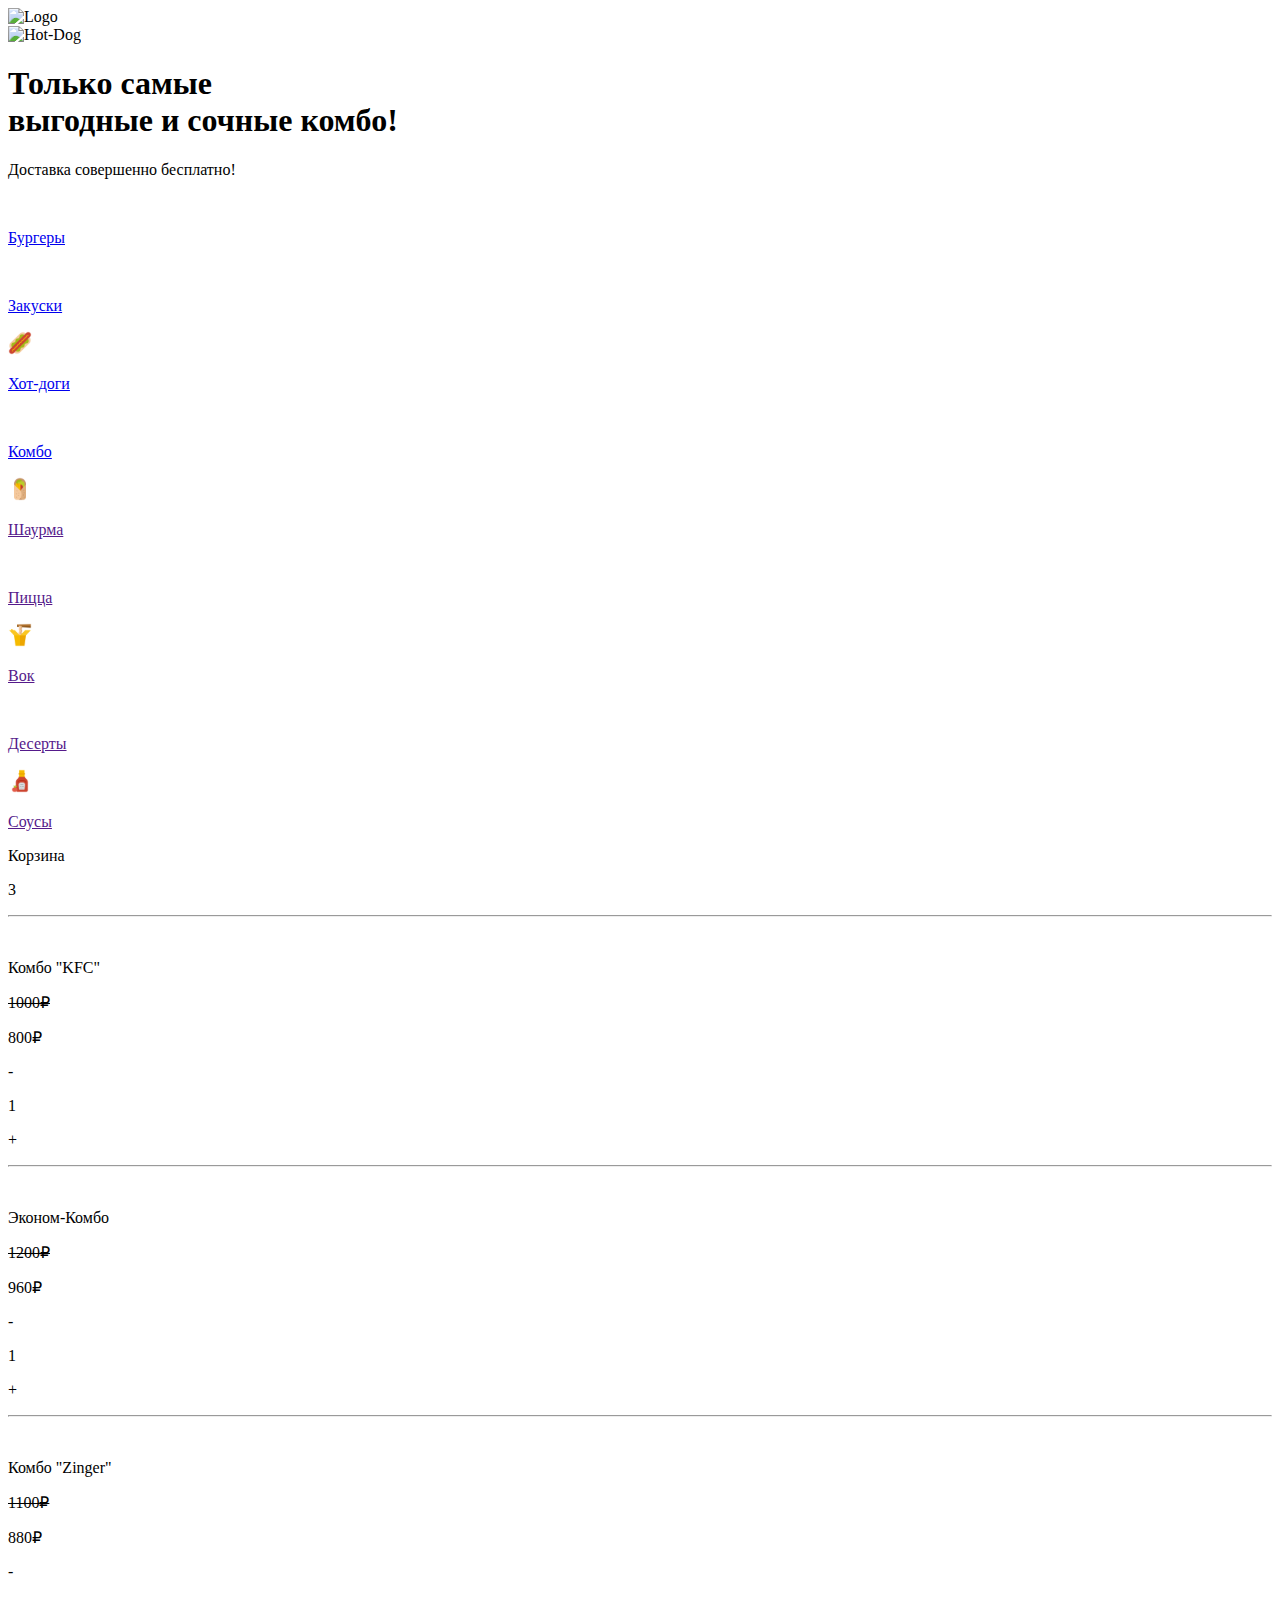
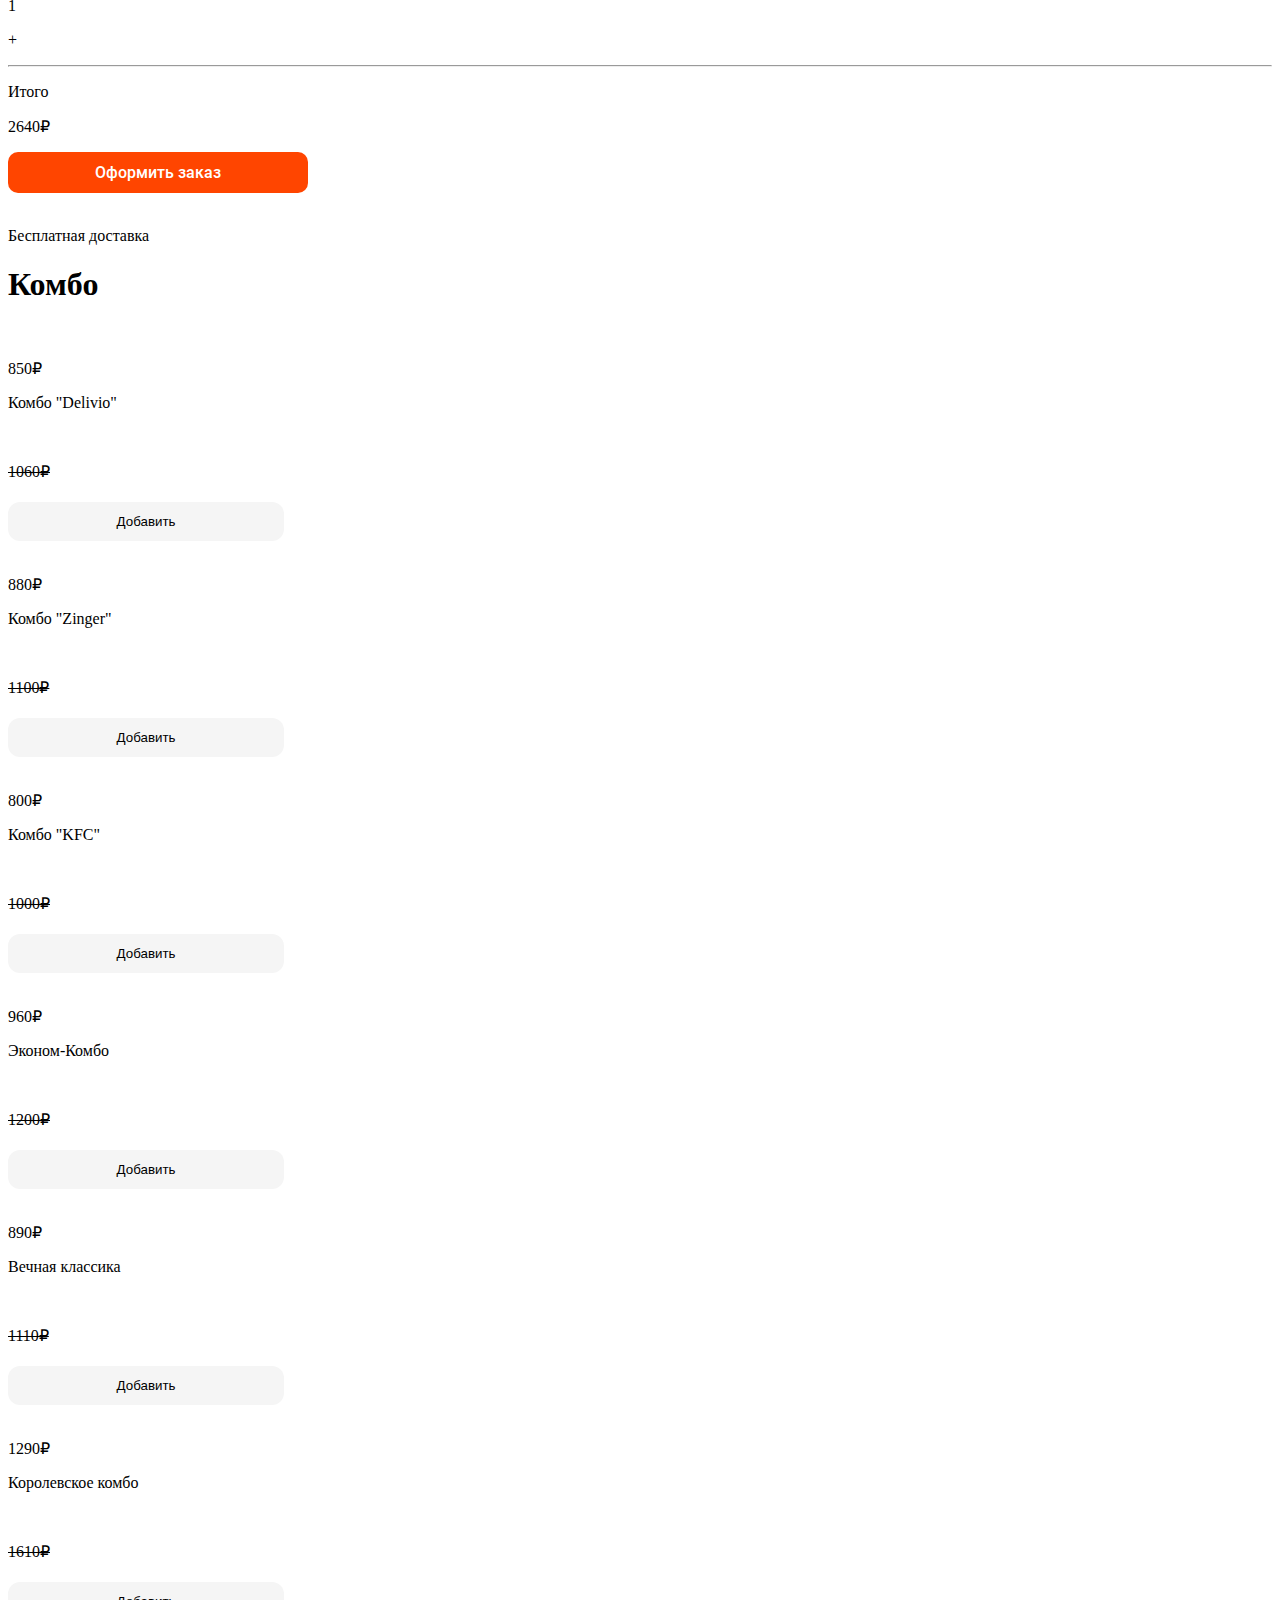
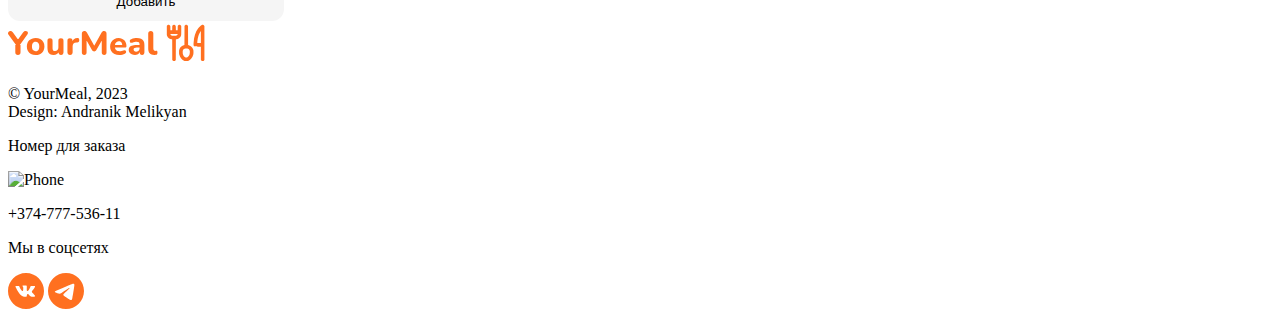
==== combo.html @ c48e21da "Create combo.html" ====
<!DOCTYPE html>
<html lang="ru">
<head>
    <meta charset="UTF-8">
    <meta name="viewport" content="width=device-width, initial-scale=1.0">

    <link rel="stylesheet" type="text/css" href="css/fonts.css">
    <link rel="stylesheet" type="text/css" href="combo-css/combo-header.css">
    <link rel="stylesheet" type="text/css" href="combo-css/combo-main.css">
    <link rel="stylesheet" type="text/css" href="combo-css/combo-footer.css">
    <link rel="stylesheet" type="text/css" href="combo-css/combo-button.css">

    <link rel="icon" type="image/x-icon" href="img/header nav/1.svg">
    <title>YourMeal - Combos</title>
</head>
<body>
    <header class="header">
        <section>
            <img src="img/site logo/logo.svg" alt="Logo">
            <div class="head">
                <div class="combos">
                    <img class="combos__img" src="img/combos/header-combo/1.png" alt="Hot-Dog">
                </div>
                <div class="text">
                    <h1 class="primary">Только самые <br><strong class="secondary">выгодные и сочные комбо!</strong></h1>
                    <p class="third">Доставка совершенно бесплатно!</p>
                </div>
            </div>
        </section>
     </header>
     <main class="main">
        <section>
            <div class="foods">
                <a href="index.html">
                    <div class="food">
                        <img src="img/header nav/1.svg" alt="">
                        <p class="food-text">Бургеры</p>
                    </div>
                </a>
                
                <a href="Snacks.html">
                    <div class="food">
                        <img src="img/header nav/2.svg" alt="">
                        <p class="food-text">Закуски</p>
                    </div>
                </a>

                <a href="hot-dog.html">
                    <div class="food">
                        <img src="img/header nav/3.svg" alt="">
                        <p class="food-text">Хот-доги</p>
                    </div>
                </a>

                <a href="combo.html">
                    <div class="food food-primary">
                        <img src="img/header nav/4.svg" alt="">
                        <p class="food-text">Комбо</p>
                    </div>
                </a>
                
                <a href="">
                    <div class="food">
                        <img src="img/header nav/5.svg" alt="">
                        <p class="food-text">Шаурма</p>
                    </div>
                </a>
                
                <a href="">
                    <div class="food">
                        <img src="img/header nav/6.svg" alt="">
                        <p class="food-text">Пицца</p>
                    </div>
                </a>
                
                <a href="">
                    <div class="food">
                        <img src="img/header nav/7.svg" alt="">
                        <p class="food-text">Вок</p>
                    </div>
                </a>
                
                <a href="">
                    <div class="food">
                        <img src="img/header nav/8.svg" alt="">
                        <p class="food-text">Десерты</p>
                    </div>
                </a>
                
                <a href="">
                    <div class="food">
                        <img src="img/header nav/9.svg" alt="">
                        <p class="food-text">Соусы</p>
                    </div>
                </a>
            </div>
        </section>

        <section class="order-foods">
            <div class="order">
                <div class="korzina">
                    <p class="order-primary">Корзина</p>
                    <p class="order-secondary">3</p>
                </div>
                <div class="foods-to-order">
                    <hr class="hr">
                    <div class="order-food">
                        <img class="order-img" src="img/combos/combos/3.jpg" alt="">
                        <div class="between">
                          <div>
                           <p class="name">Комбо "KFC"</p>
                           <p class="weight"><del>1000₽</del></p>
                           <p class="price">800₽</p>
                          </div>
                            <div class="number">
                              <p class="minus">-</p>
                              <p class="one">1</p>
                              <p class="plus">+</p>
                            </div>
                        </div>
                    </div>
                    <hr class="hr">
                    <div class="order-food">
                        <img class="order-img" src="img/combos/combos/4.jpg" alt="">
                        <div class="between">
                          <div>
                           <p class="name">Эконом-Комбо</p>
                           <p class="weight"><del>1200₽</del></p>
                           <p class="price">960₽</p>
                          </div>
                            <div class="number">
                              <p class="minus">-</p>
                              <p class="one">1</p>
                              <p class="plus">+</p>
                            </div>
                        </div>
                    </div>
                    <hr class="hr">
                    <div class="order-food">
                        <img class="order-img" src="img/combos/combos/2.jpg" alt="">
                        <div class="between">
                          <div>
                           <p class="name">Комбо "Zinger"</p>
                           <p class="weight"><del>1100₽</del></p>
                           <p class="price">880₽</p>
                          </div>
                            <div class="number">
                              <p class="minus">-</p>
                              <p class="one">1</p>
                              <p class="plus">+</p>
                            </div>
                        </div>
                    </div>
                    <hr class="hr">
                    <div class="order-price">
                        <p class="price-primary">Итого</p>
                        <p class="price-secondary">2640₽</p>
                    </div>
                    <button class="order-button">Оформить заказ</button>
                    <div class="delivery">
                        <img src="img/order/delivery.svg" alt="">
                        <p class="delivery-text">Бесплатная доставка</p>
                    </div>
                </div>
            </div>

            <div>
                <h1 class="combos__primary">Комбо</h1>
                <div class="combos">
                <div class="combos__info">
                    <img src="img/combos/combos/1.jpg" alt="">
                    <p class="combos__price">850₽</p>
                    <p class="combos__name">Комбо "Delivio"</p>
                    <br>
                    <p class="combos__weight"><del>1060₽</del></p>
                    <button class="combos__button">Добавить</button>
                </div>
                <div class="combos__info">
                    <img src="img/combos/combos/2.jpg" alt="">
                    <p class="combos__price">880₽</p>
                    <p class="combos__name">Комбо "Zinger"</p>
                    <br>
                    <p class="combos__weight"><del>1100₽</del></p>
                    <button class="combos__button">Добавить</button>
                </div>
                <div class="combos__info">
                    <img class="reolad" src="img/combos/combos/3.jpg" alt="">
                    <p class="combos__price">800₽</p>
                    <p class="combos__name">Комбо "KFC"</p>
                    <br>
                    <p class="combos__weight"><del>1000₽</del></p>
                    <button class="combos__button">Добавить</button>
                </div>
                </div>
                
                <div class="combos">
                  <div class="combos__info">
                    <img src="img/combos/combos/4.jpg" alt="">
                    <p class="combos__price">960₽</p>
                    <p class="combos__name">Эконом-Комбо</p>
                    <br>
                    <p class="combos__weight"><del>1200₽</del></p>
                    <button class="combos__button">Добавить</button>
                  </div>
                  <div class="combos__info">
                    <img src="img/combos/combos/5.jpg" alt="">
                    <p class="combos__price">890₽</p>
                    <p class="combos__name">Вечная классика</p>
                    <br>
                    <p class="combos__weight"><del>1110₽</del></p>
                    <button class="combos__button">Добавить</button>
                  </div>
                  <div class="combos__info">
                    <img src="img/combos/combos/6.webp" alt="">
                    <p class="combos__price">1290₽</p>
                    <p class="combos__name">Королевское комбо</p>
                    <br>
                    <p class="combos__weight"><del>1610₽</del></p>
                    <button class="combos__button">Добавить</button>
                  </div>
                </div>
        </section>
     </main>
     <footer class="footer">
        <section>
            <div class="footer-info">
                <div class="logo">
                    <img class="footer-logo" src="img/footer site logo/site-logo.svg" alt="Logo">
                    <p class="footer-nav">© YourMeal, 2023<br>Design: Andranik Melikyan</p>
                </div>

                <div class="nav">
                    <p class="number-for-call">Номер для заказа</p>
                    <div class="phone">
                        <img src="img/footer logo/1.svg" alt="Phone">
                        <p class="phone-number">+374-777-536-11</p>
                    </div>
                </div>

                <div class="nav">
                    <p class="nav-primary">Мы в соцсетях</p>
                    <div class="internet">
                        <img class="VK" src="img/footer logo/2.svg" alt="VK">
                        <img class="telegram" src="img/footer logo/3.svg" alt="Telegram">
                    </div>
                </div>
            </div>
        </section>
     </footer>
</body>
</html>
---- css/fonts.css ----
@font-face {
    font-family: "RobotoB";
    src: url(../fonts/Roboto-Bold.ttf)
}

@font-face {
    font-family: "RobotoL";
    src: url(../fonts/Roboto-Light.ttf)
}

@font-face {
    font-family: "RobotoM";
    src: url(../fonts/Roboto-Medium.ttf)
}

@font-face {
    font-family: "RobotoT";
    src: url(../fonts/Roboto-Thin.ttf)
}
---- combo-css/combo-button.css ----
.order-button {
    display: flex;
    justify-content: center;
    background-color: orangered;
    width: 300px;
    border: none;
    border-radius: 10px;
    padding-top: 11px;
    padding-bottom: 11px;
    padding-left: 32px;
    padding-right: 32px;

    color: white;
    font-size: 16px;
    font-family: RobotoM, sans-serif;
}

.order-button:hover {
    background-color: rgb(173, 46, 0);
    cursor: pointer;
}

.order-button:active {
    background-color: orangered;
    cursor: default;
}


/*Burger*/
.combos__button {
    background-color: whitesmoke;
    color: black;
    width: 276px;
    border: none;
    border-radius: 12px;
    padding-left: 92px;
    padding-right: 92px;
    padding-top: 12px;
    padding-bottom: 12px;
    margin-top: 5px;
}

.combos__button:hover {
    cursor: pointer;
    background-color: gray;
}

.combos__button:active {
    cursor: default;
    background-color: whitesmoke;
}
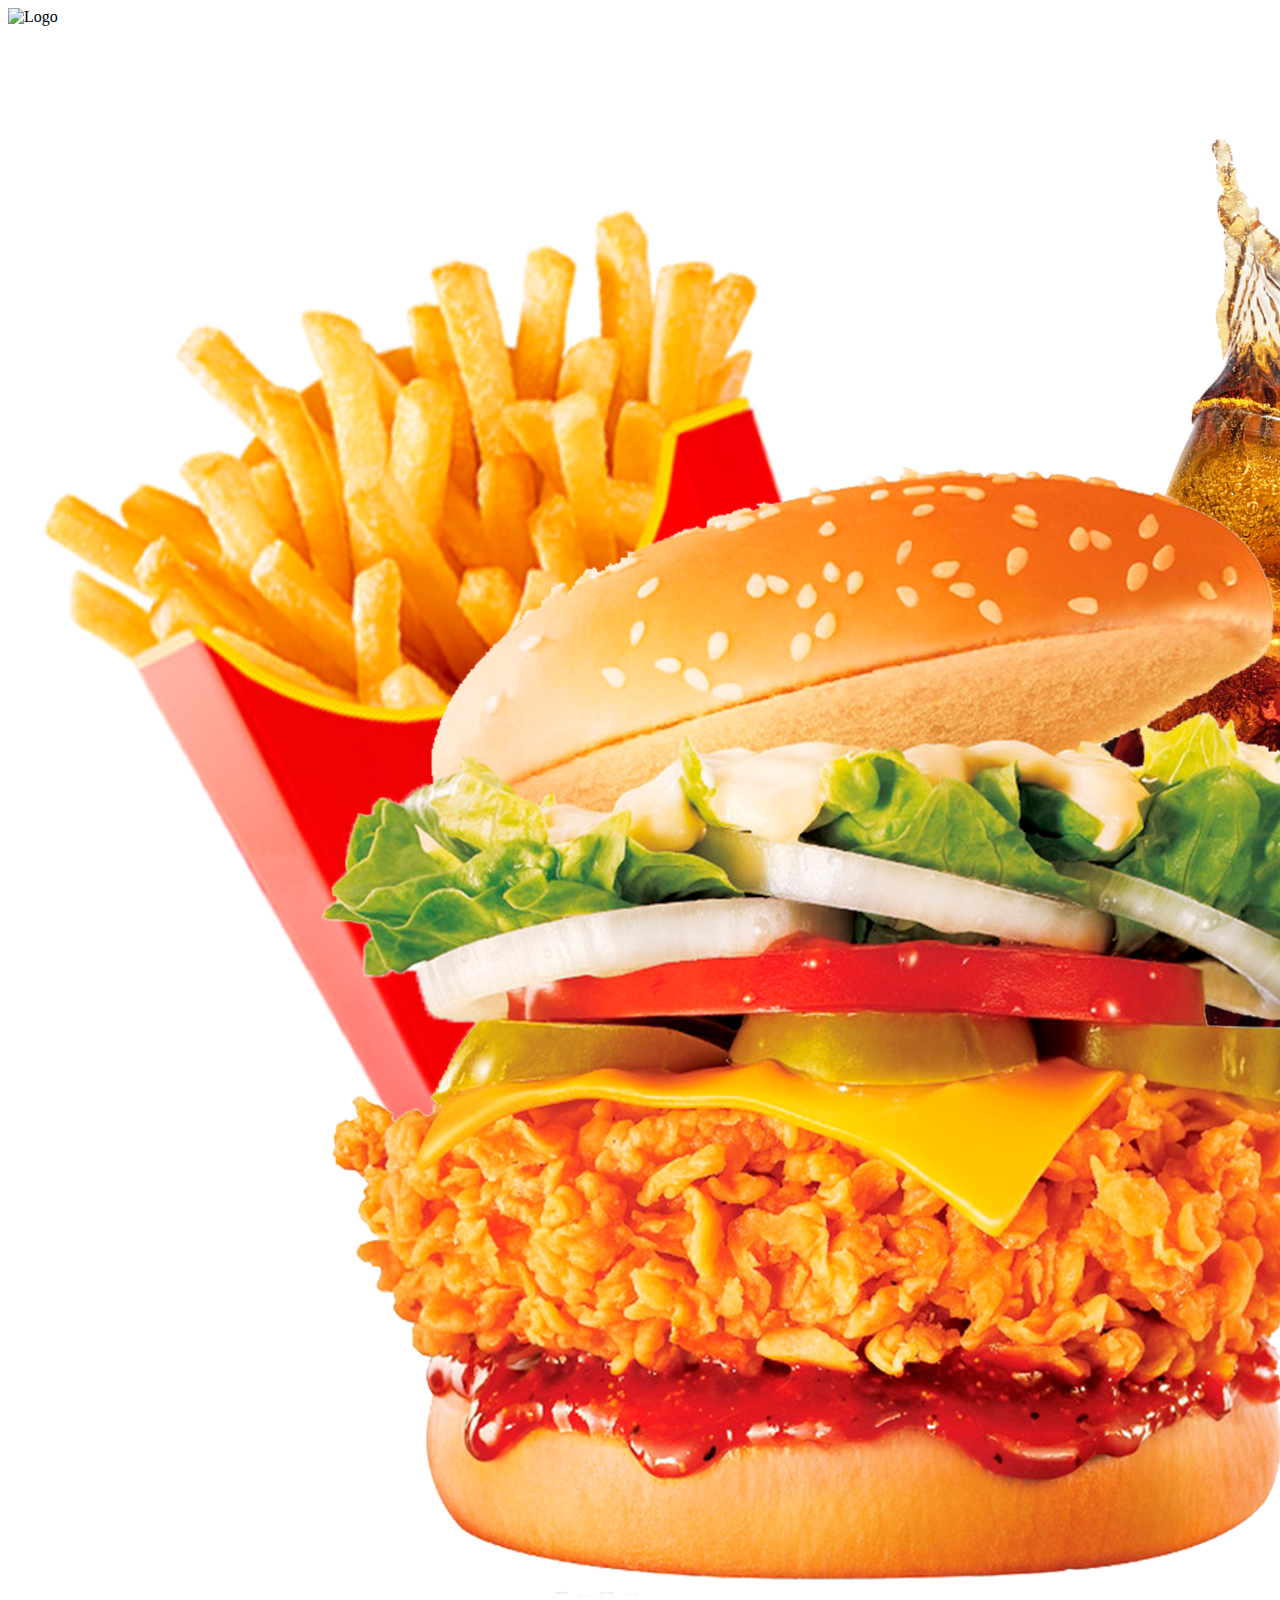
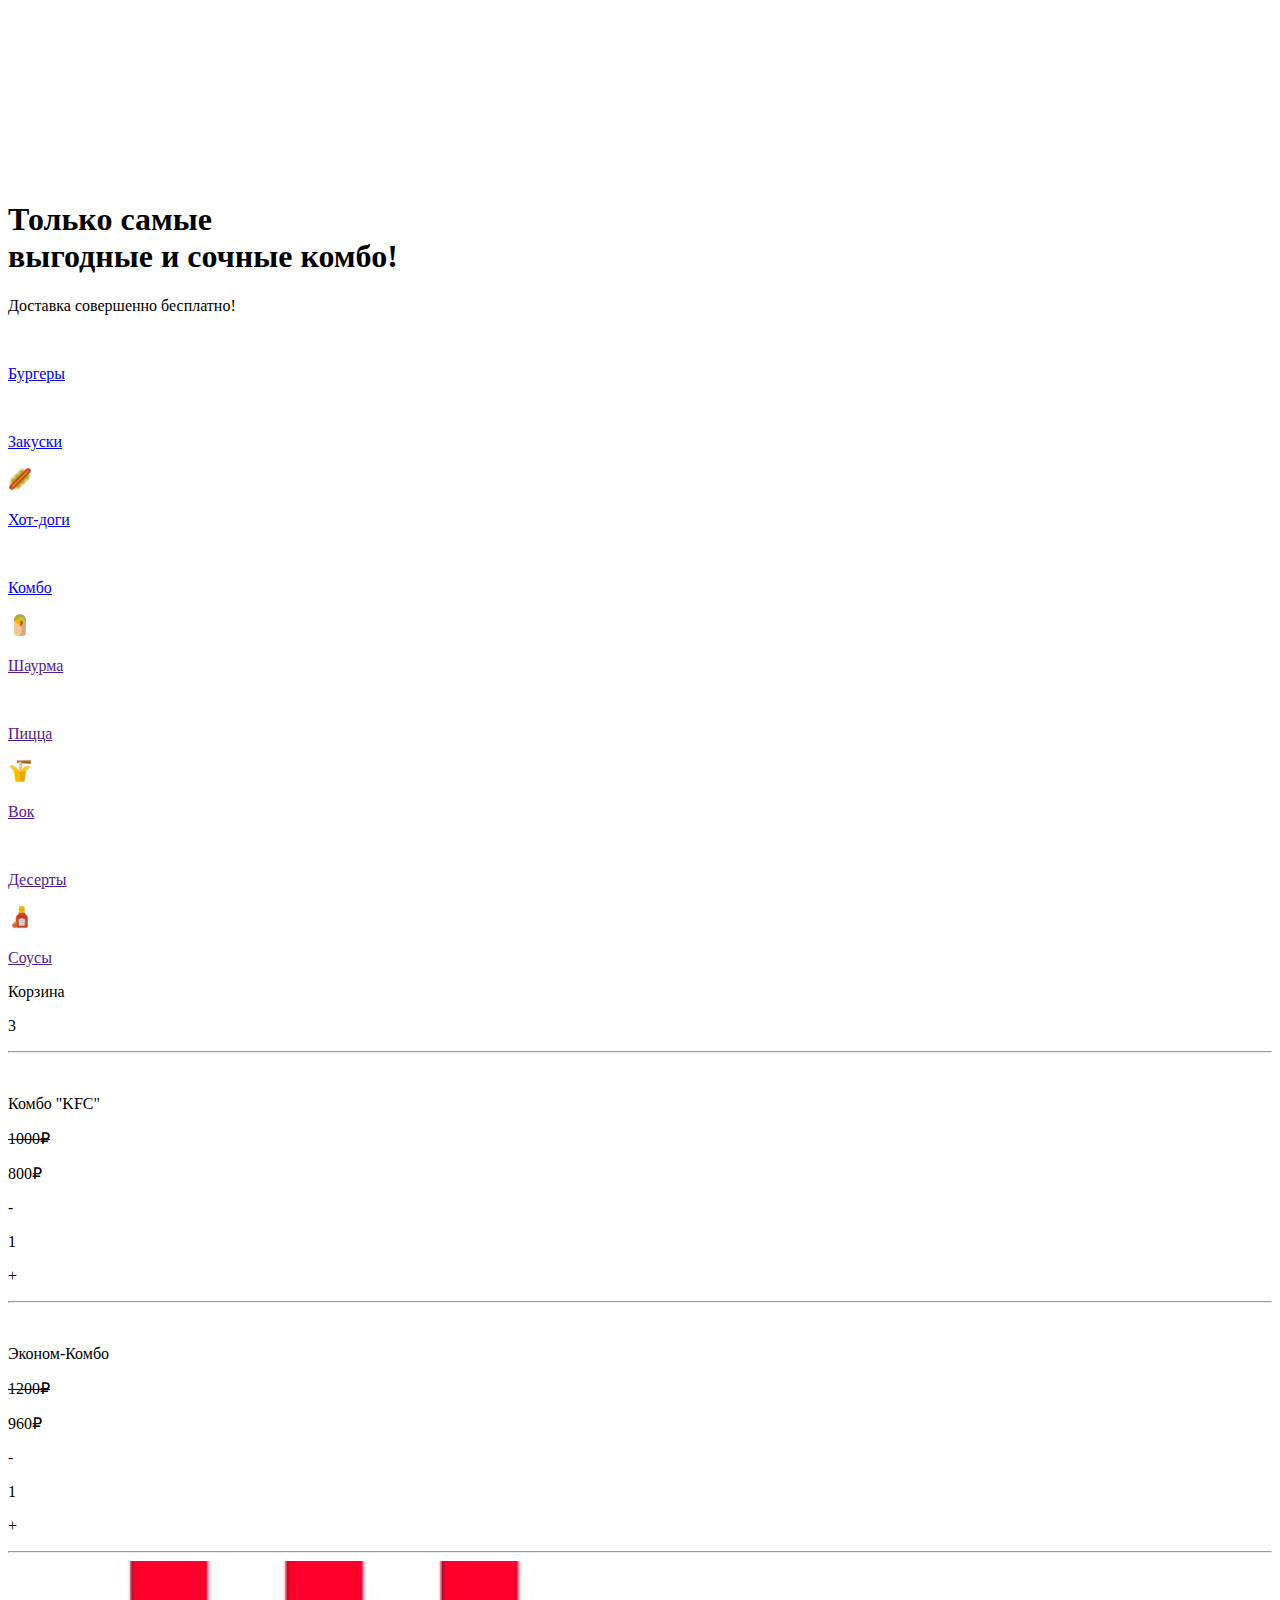
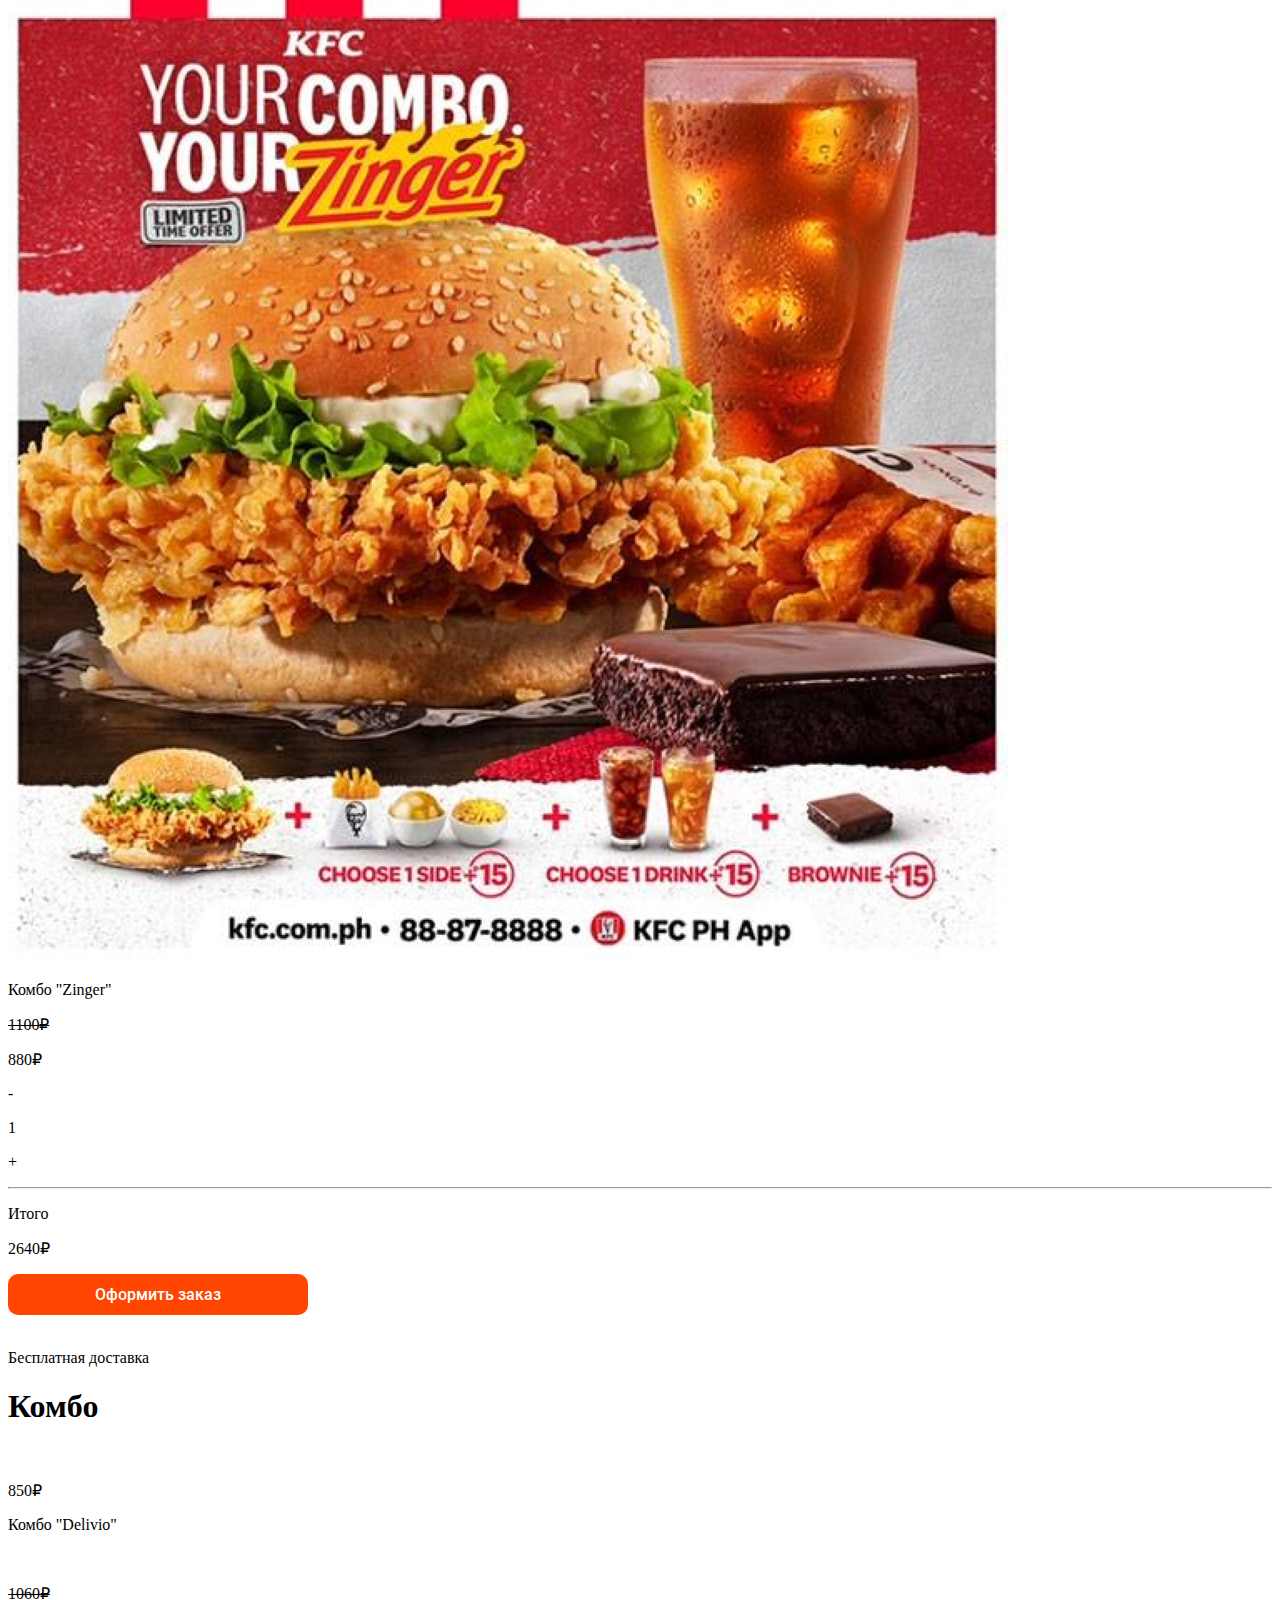
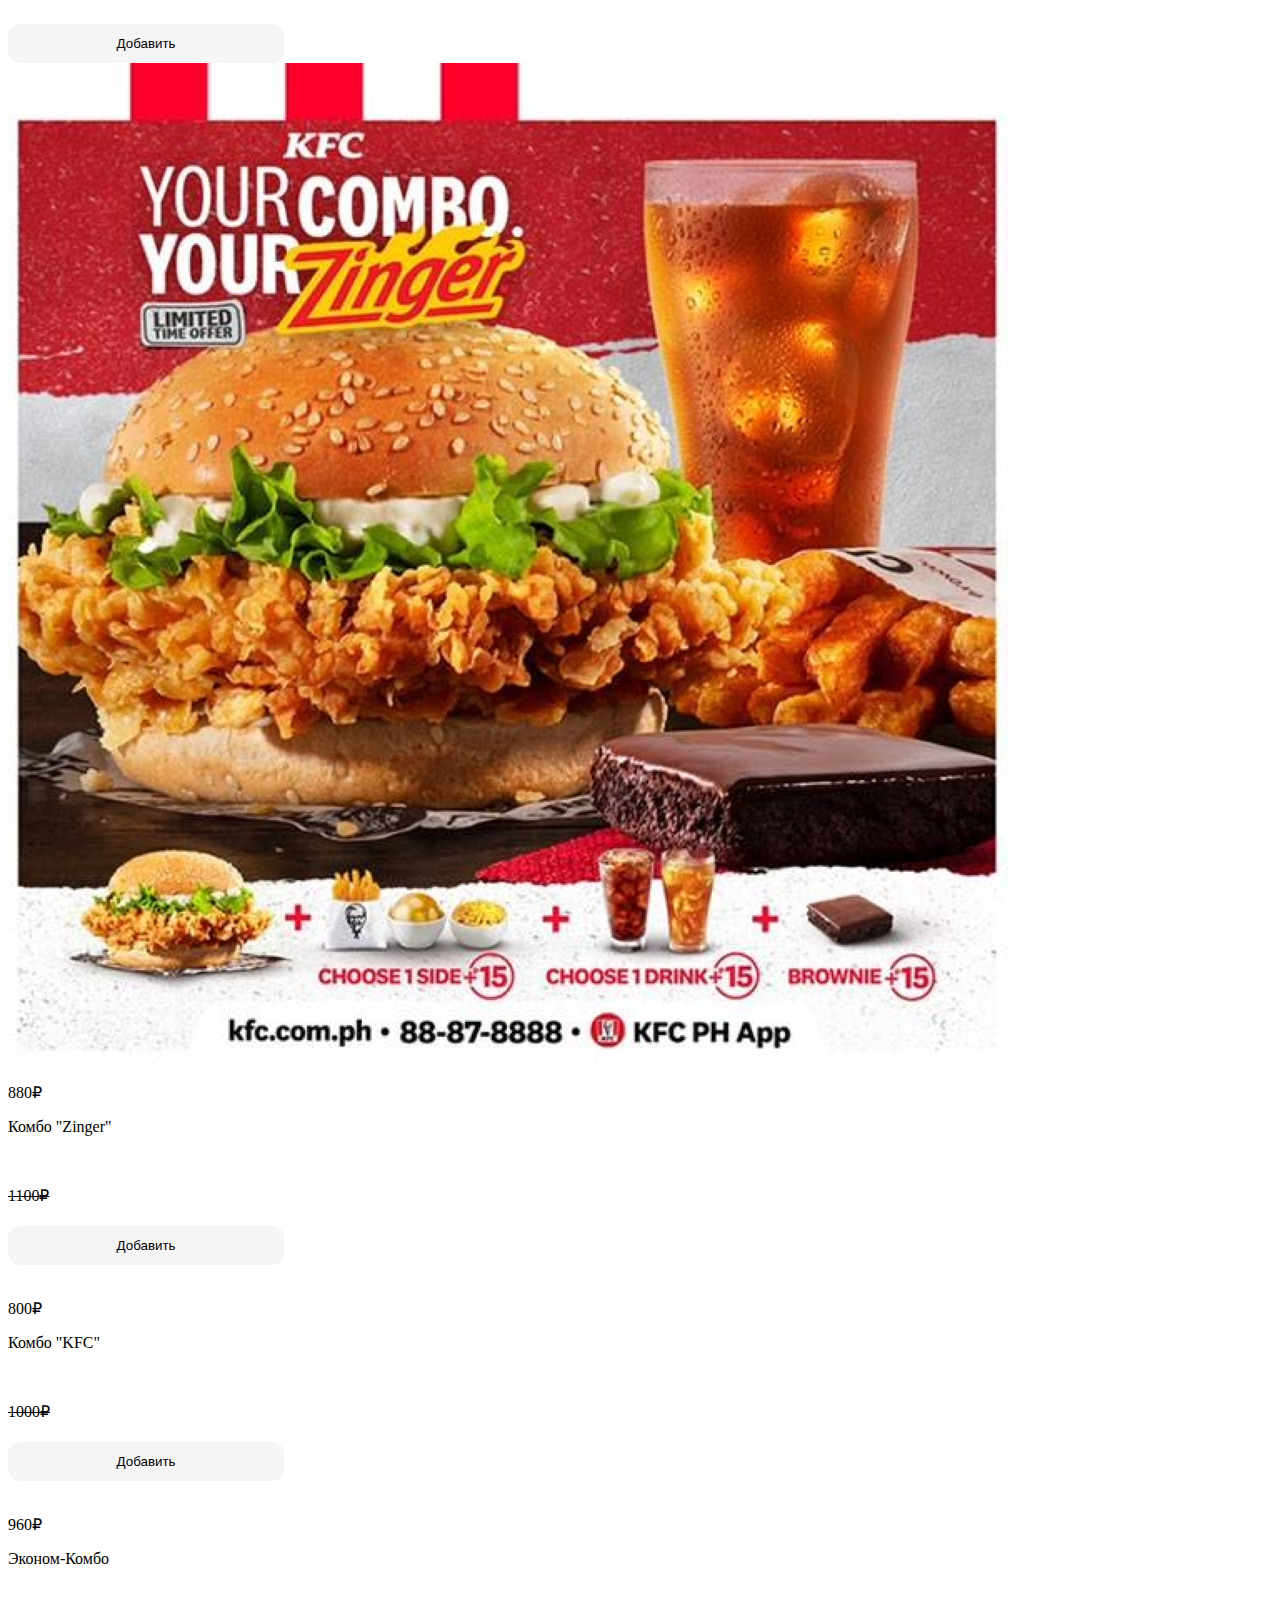
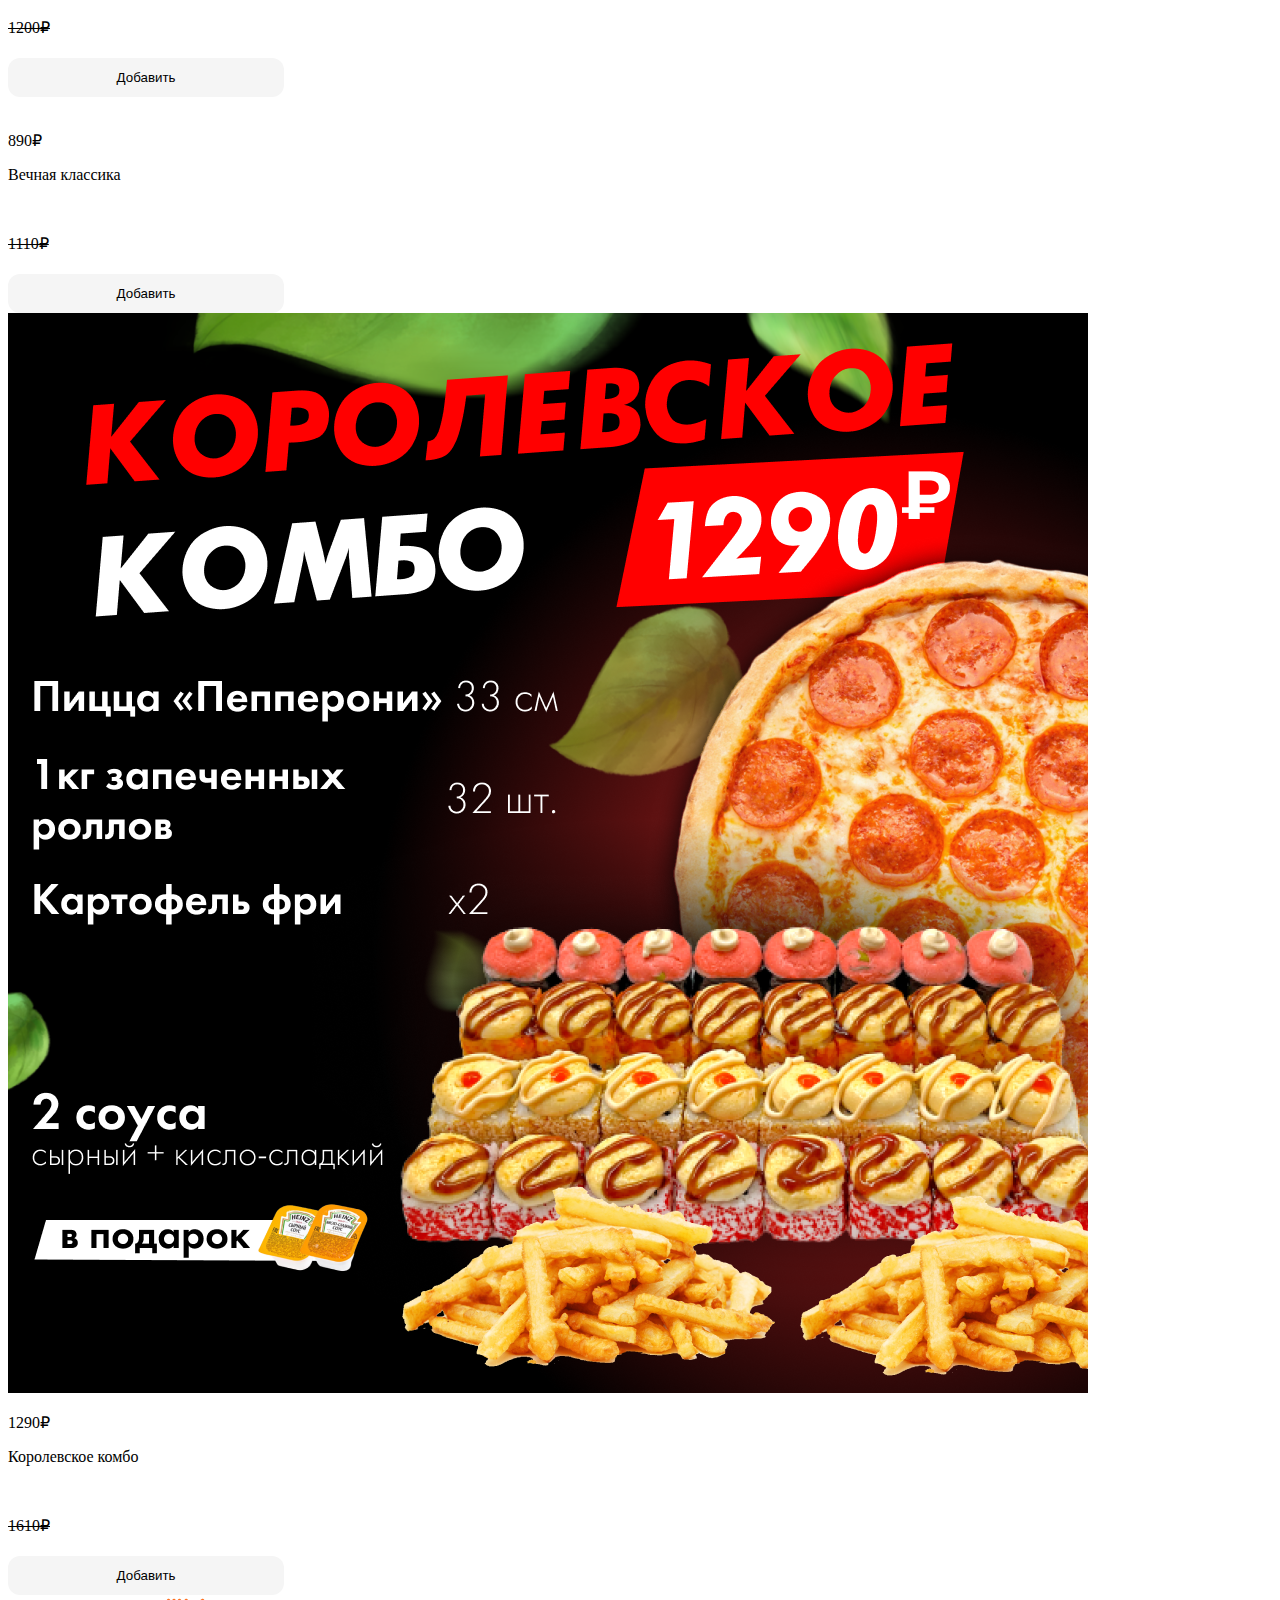
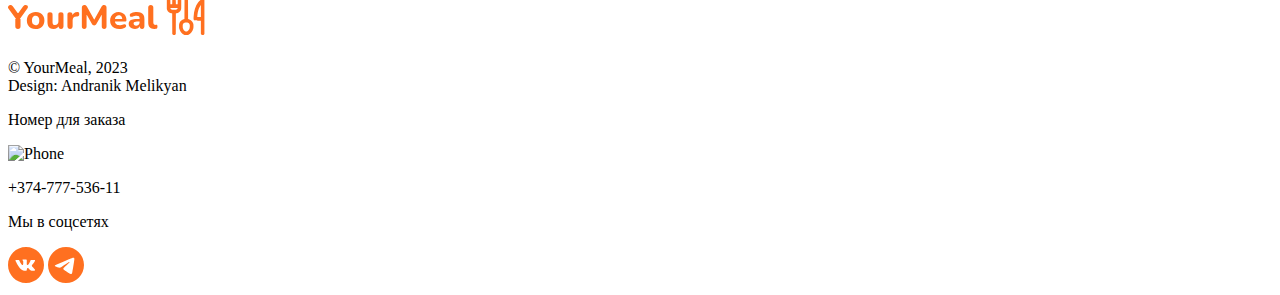
==== commit 6f33c841: "Update combo.html" ====
--- a/combo.html
+++ b/combo.html
@@ -10,7 +10,7 @@
     <link rel="stylesheet" type="text/css" href="combo-css/combo-footer.css">
     <link rel="stylesheet" type="text/css" href="combo-css/combo-button.css">
 
-    <link rel="icon" type="image/x-icon" href="img/header nav/1.svg">
+    <link rel="icon" type="image/x-icon" href="img/header nav/4.svg">
     <title>YourMeal - Combos</title>
 </head>
 <body>
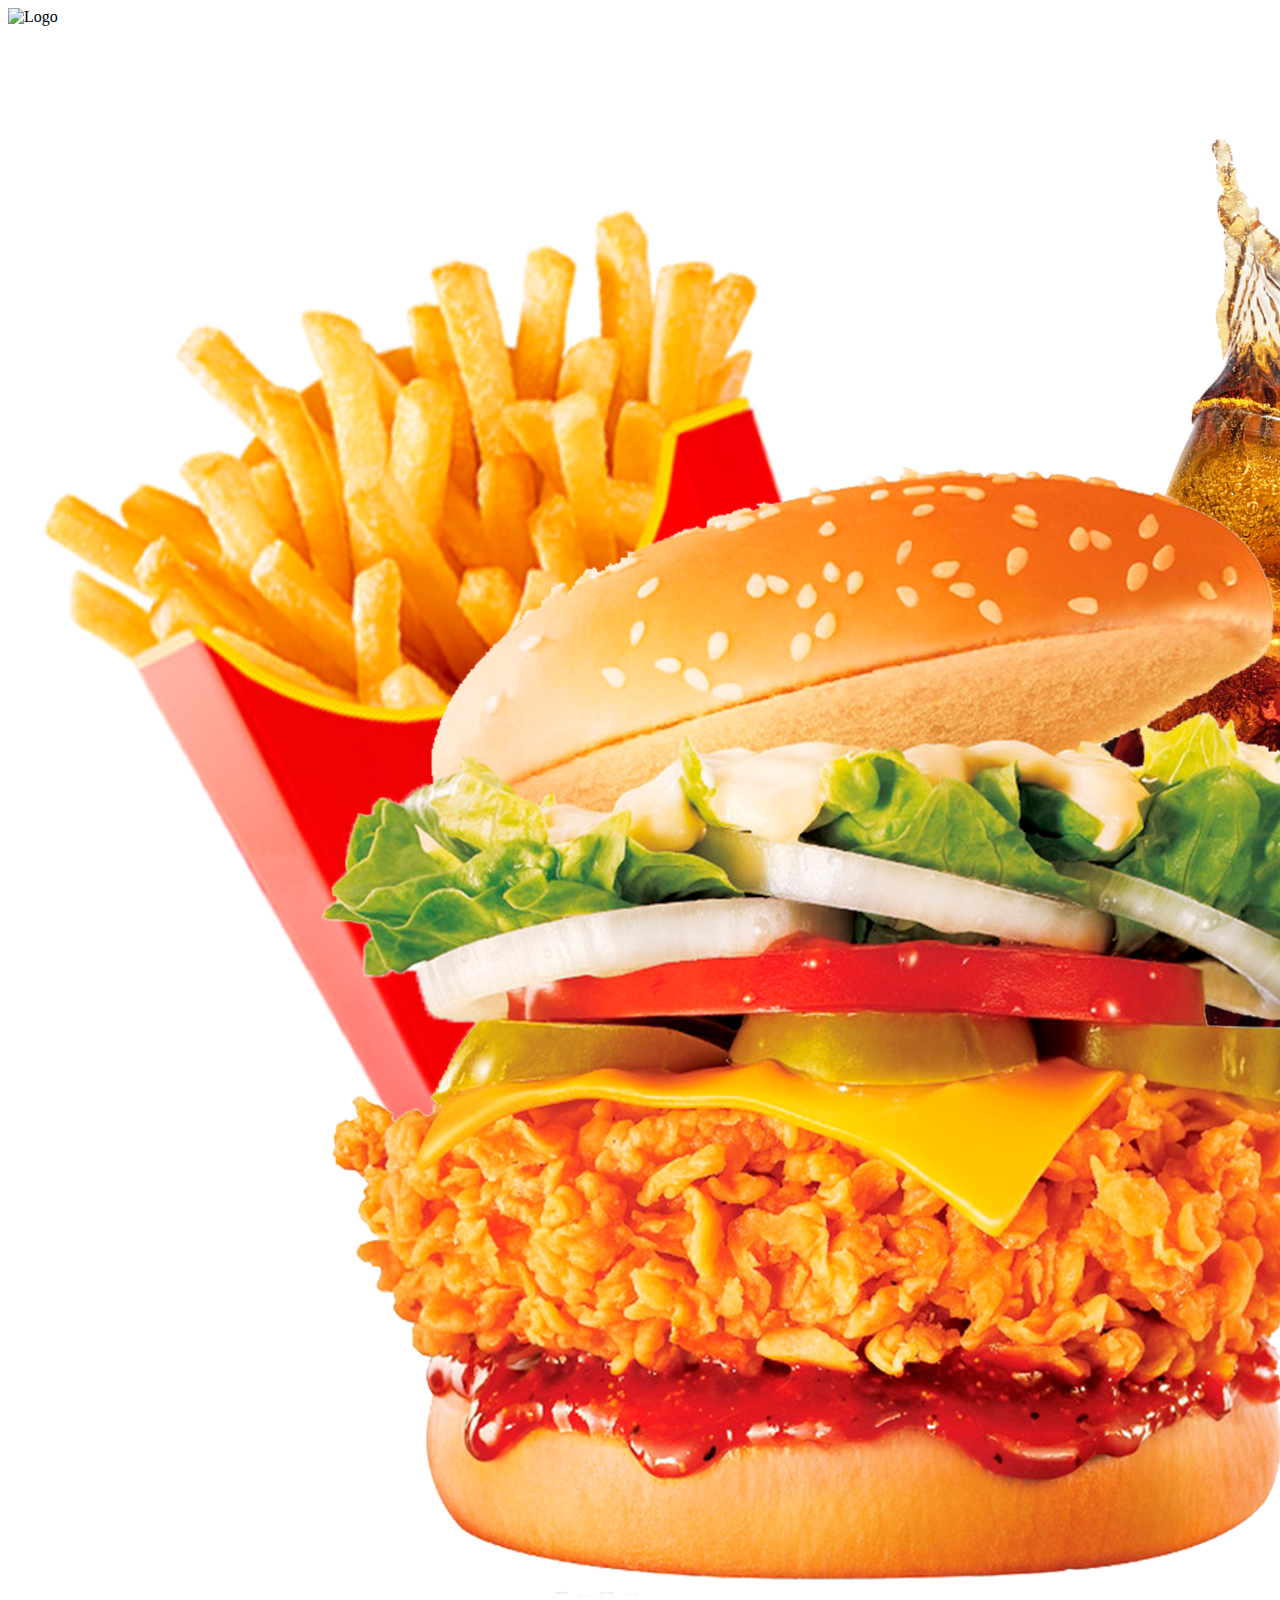
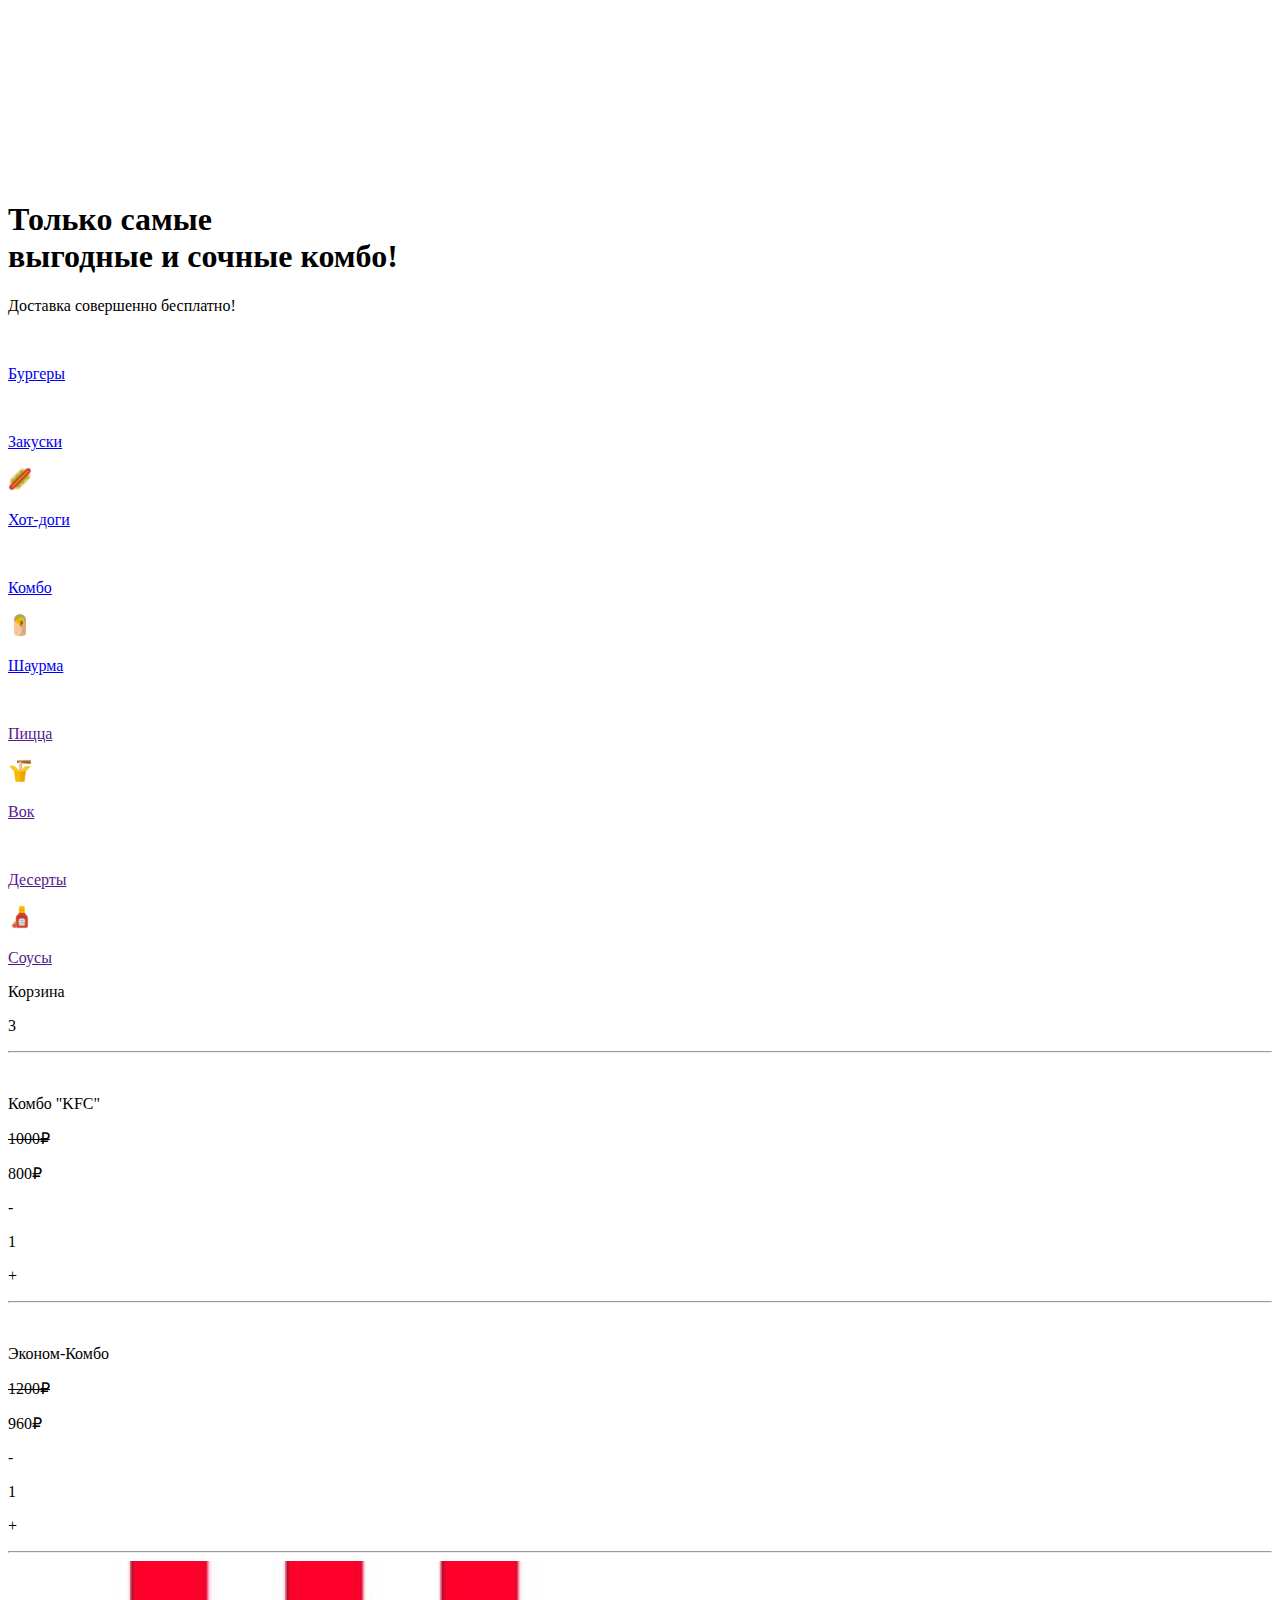
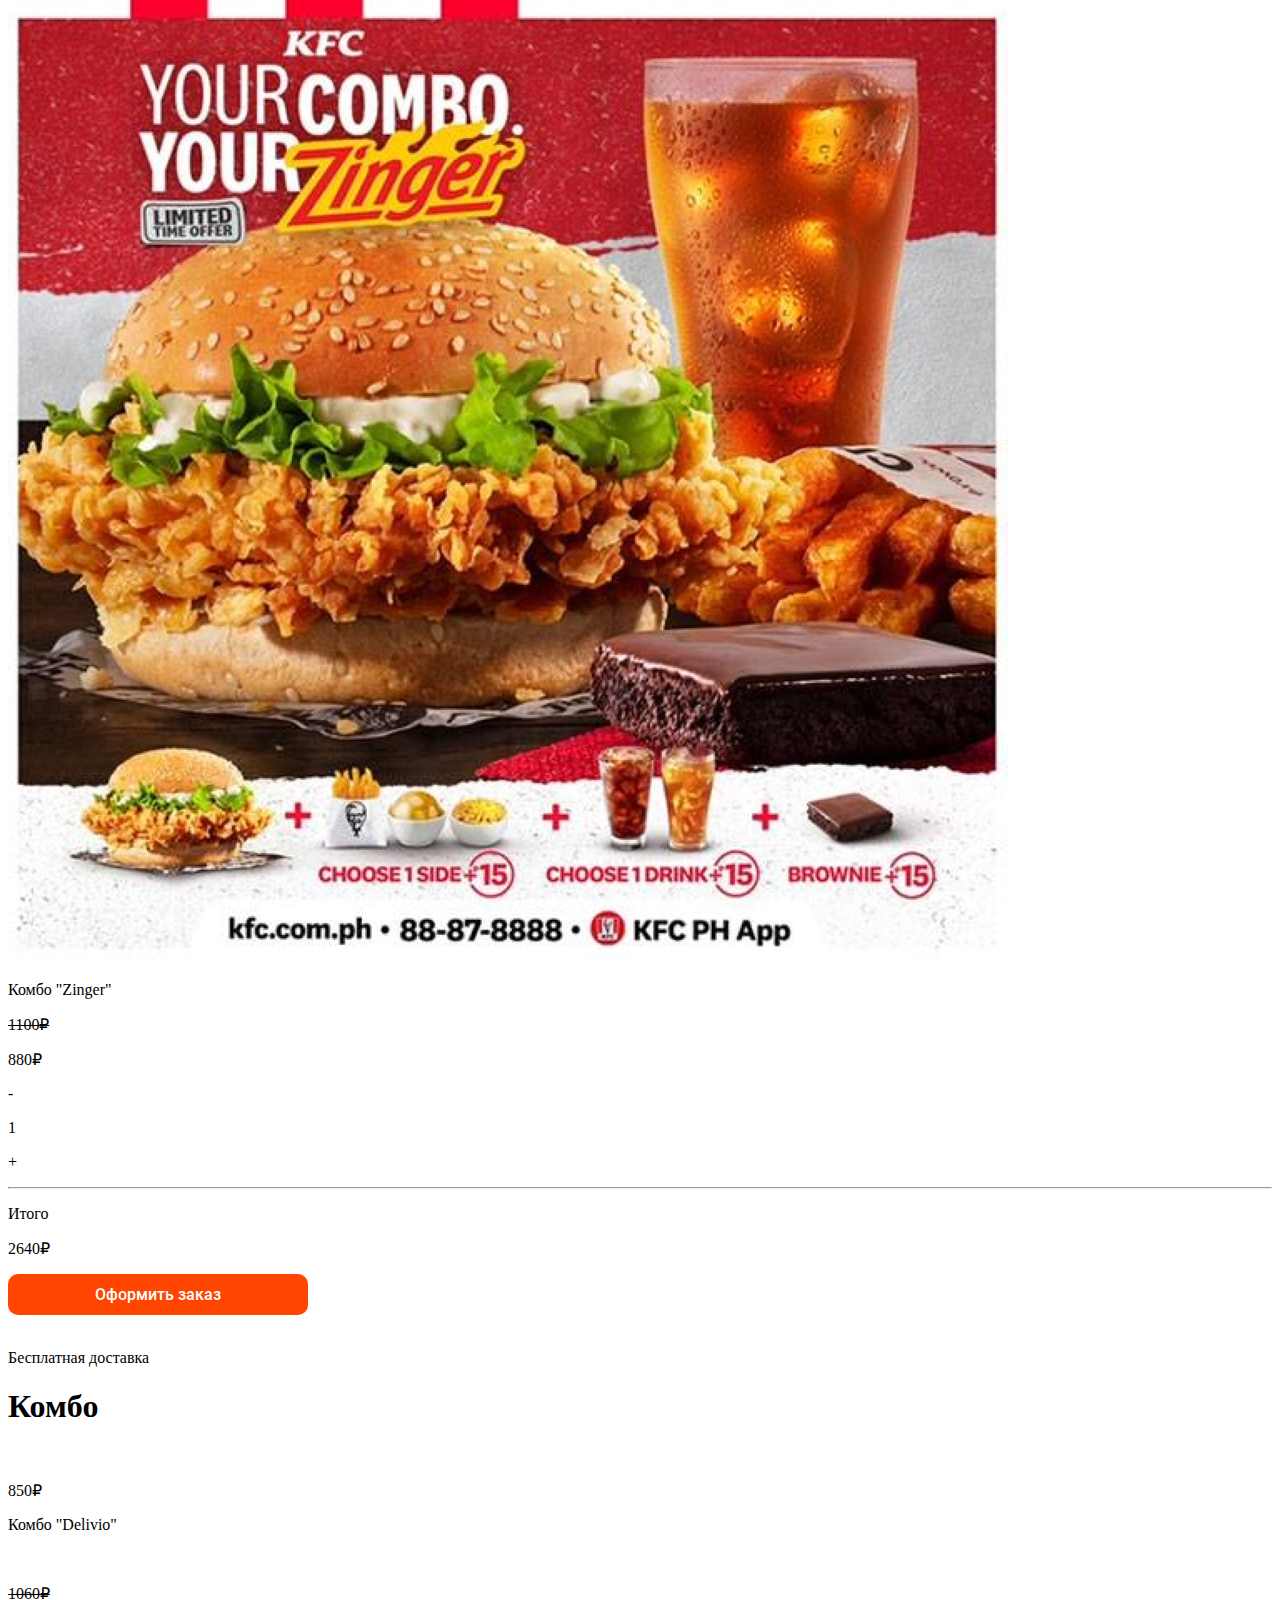
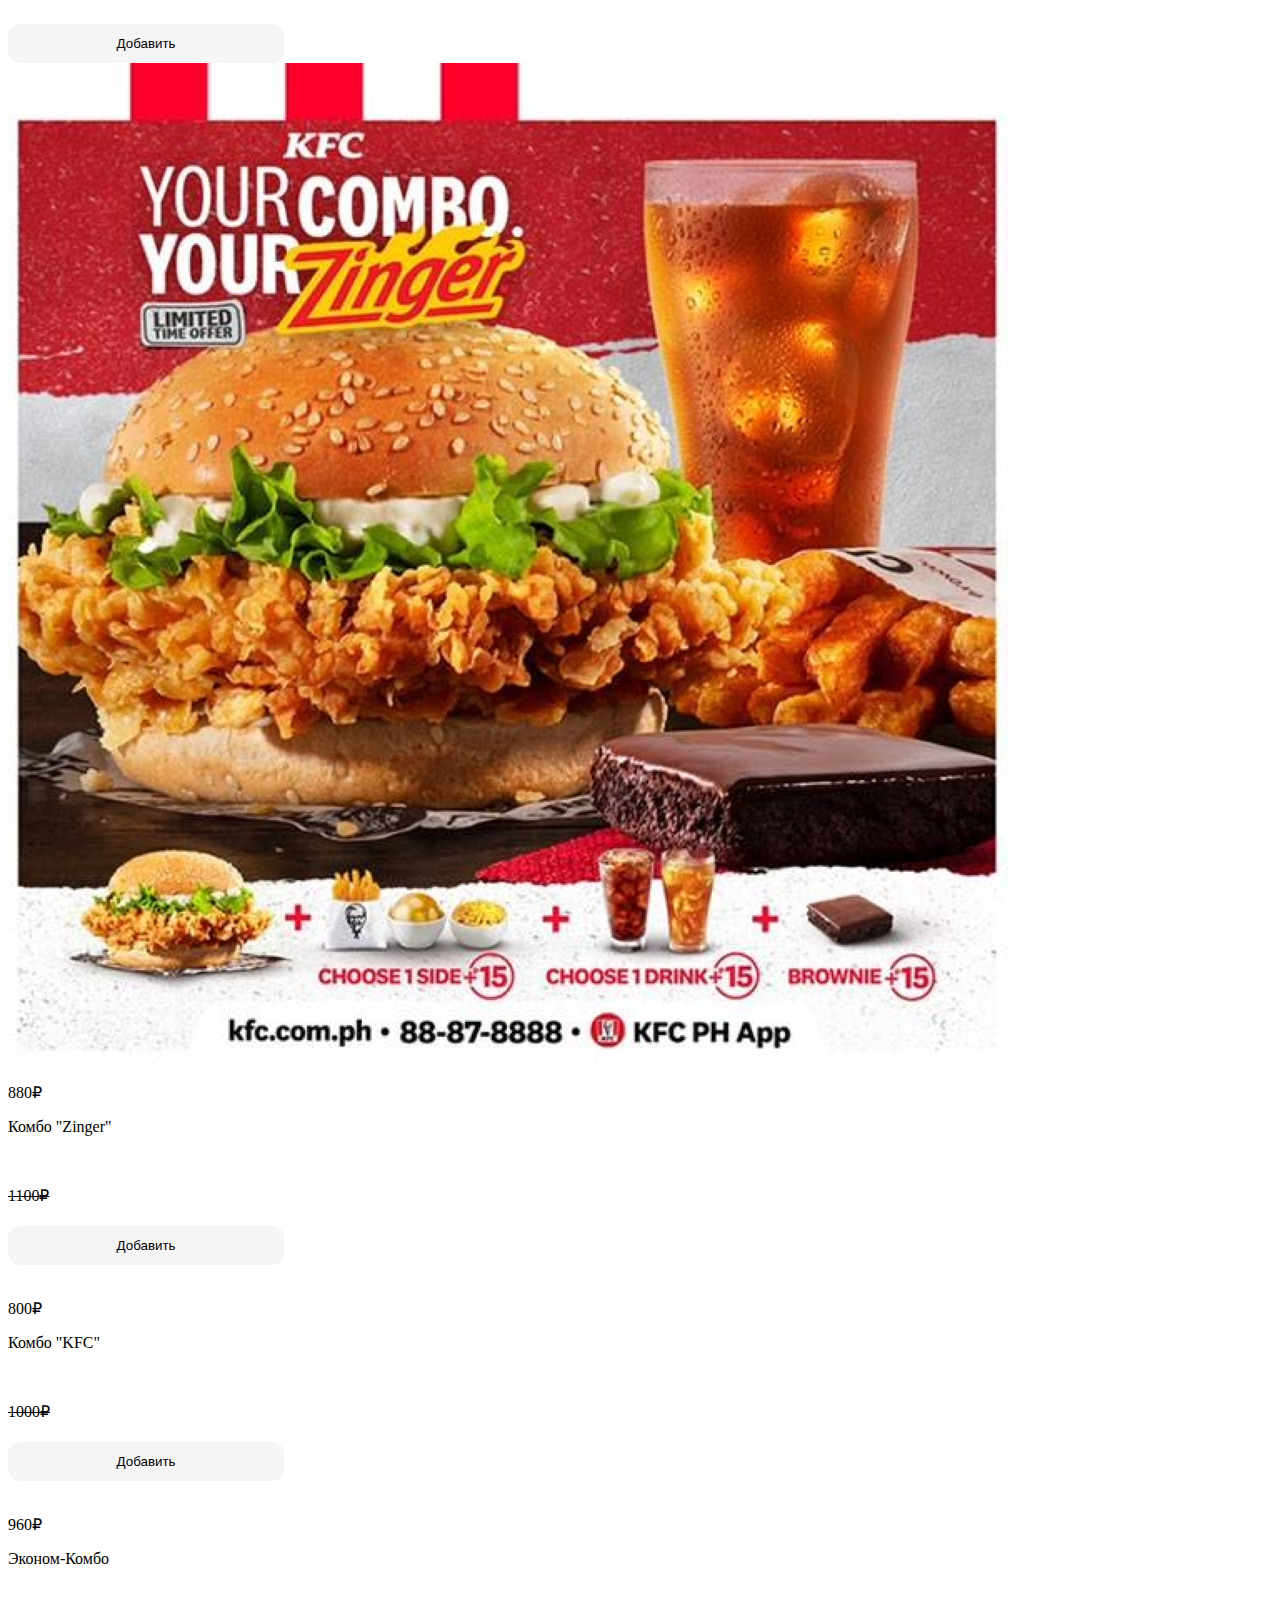
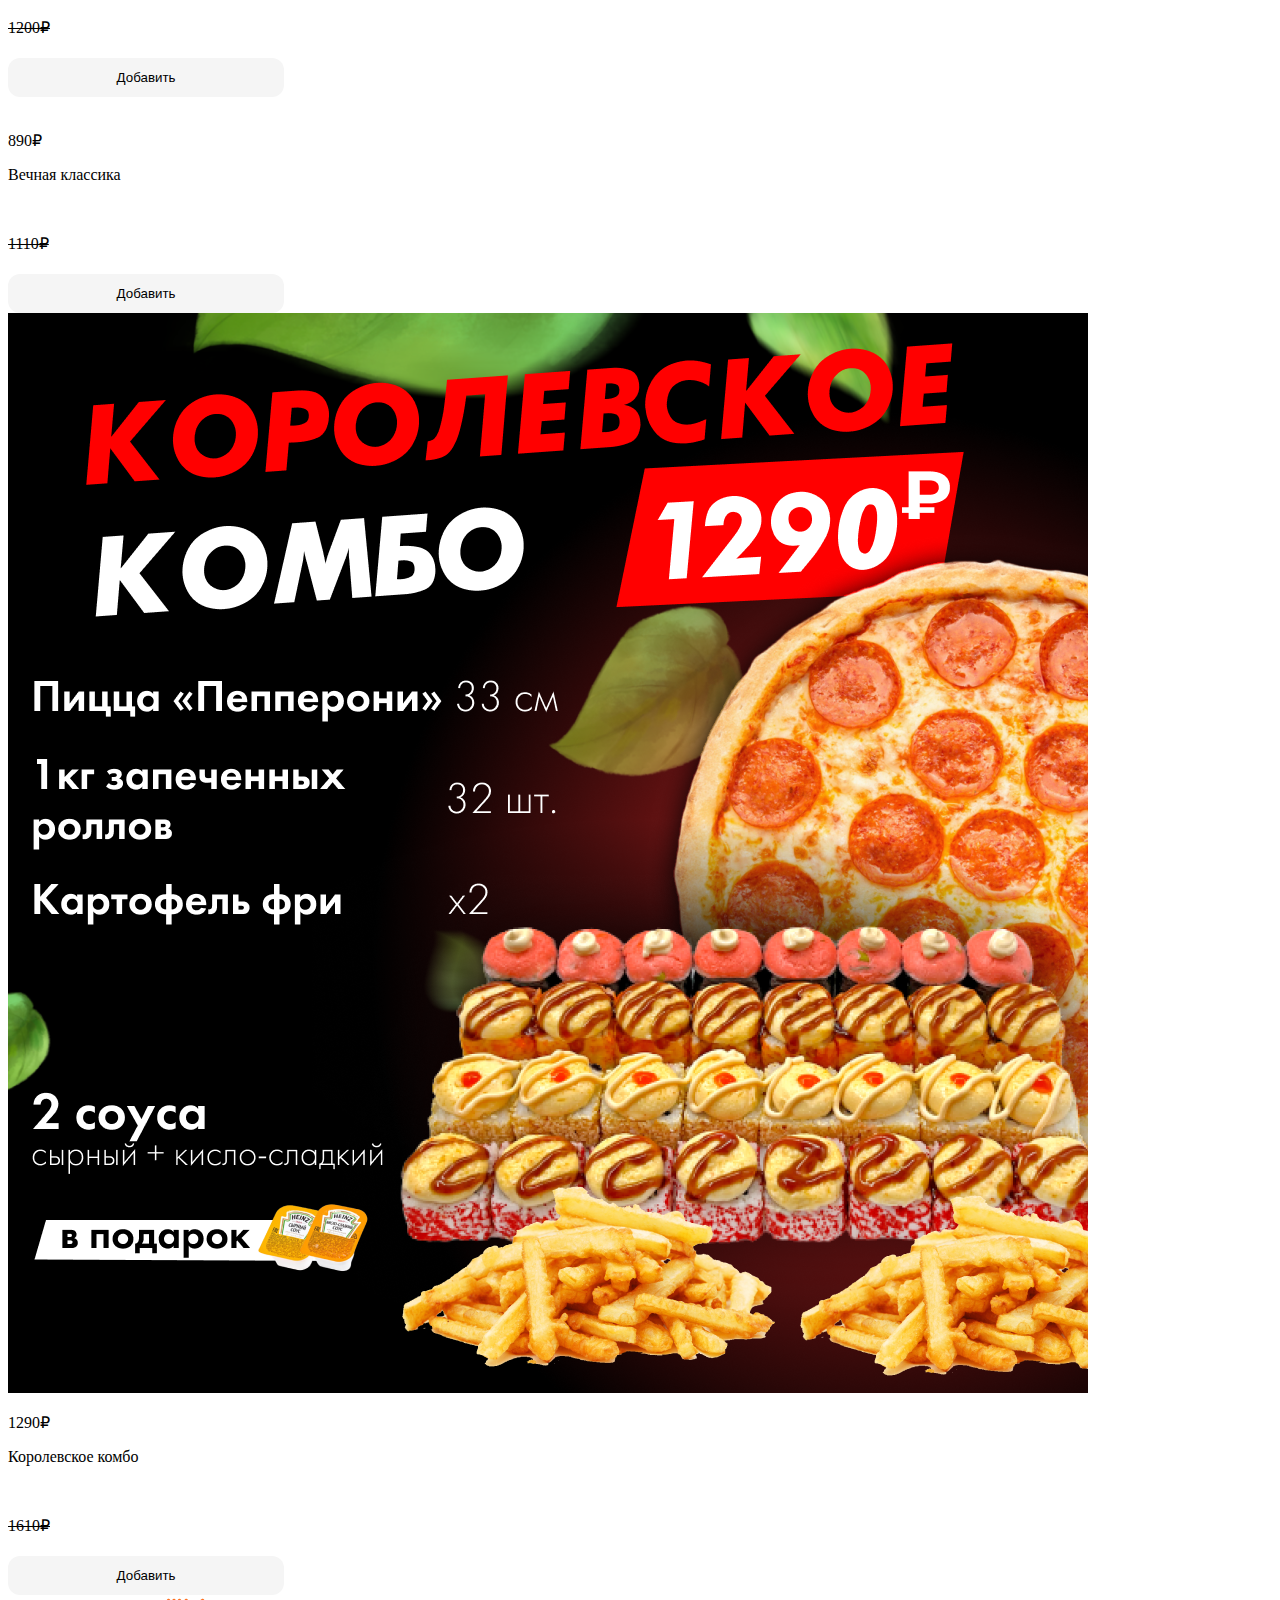
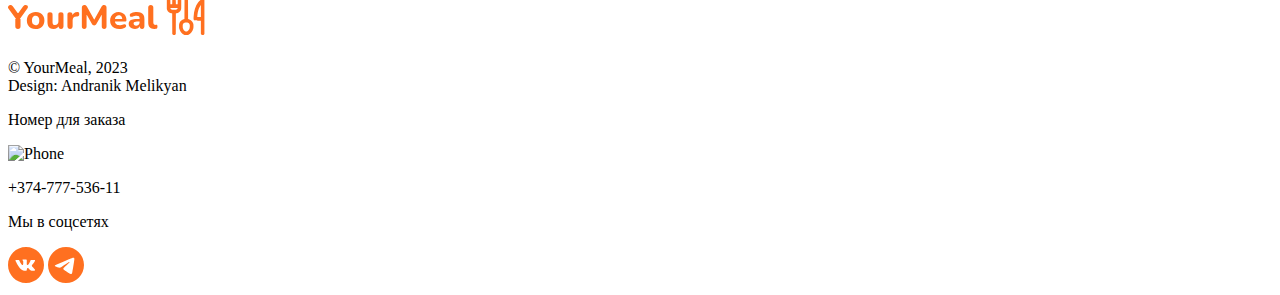
==== commit 257ed013: "Update combo.html" ====
--- a/combo.html
+++ b/combo.html
@@ -59,7 +59,7 @@
                     </div>
                 </a>
                 
-                <a href="">
+                <a href="shawarma.html">
                     <div class="food">
                         <img src="img/header nav/5.svg" alt="">
                         <p class="food-text">Шаурма</p>
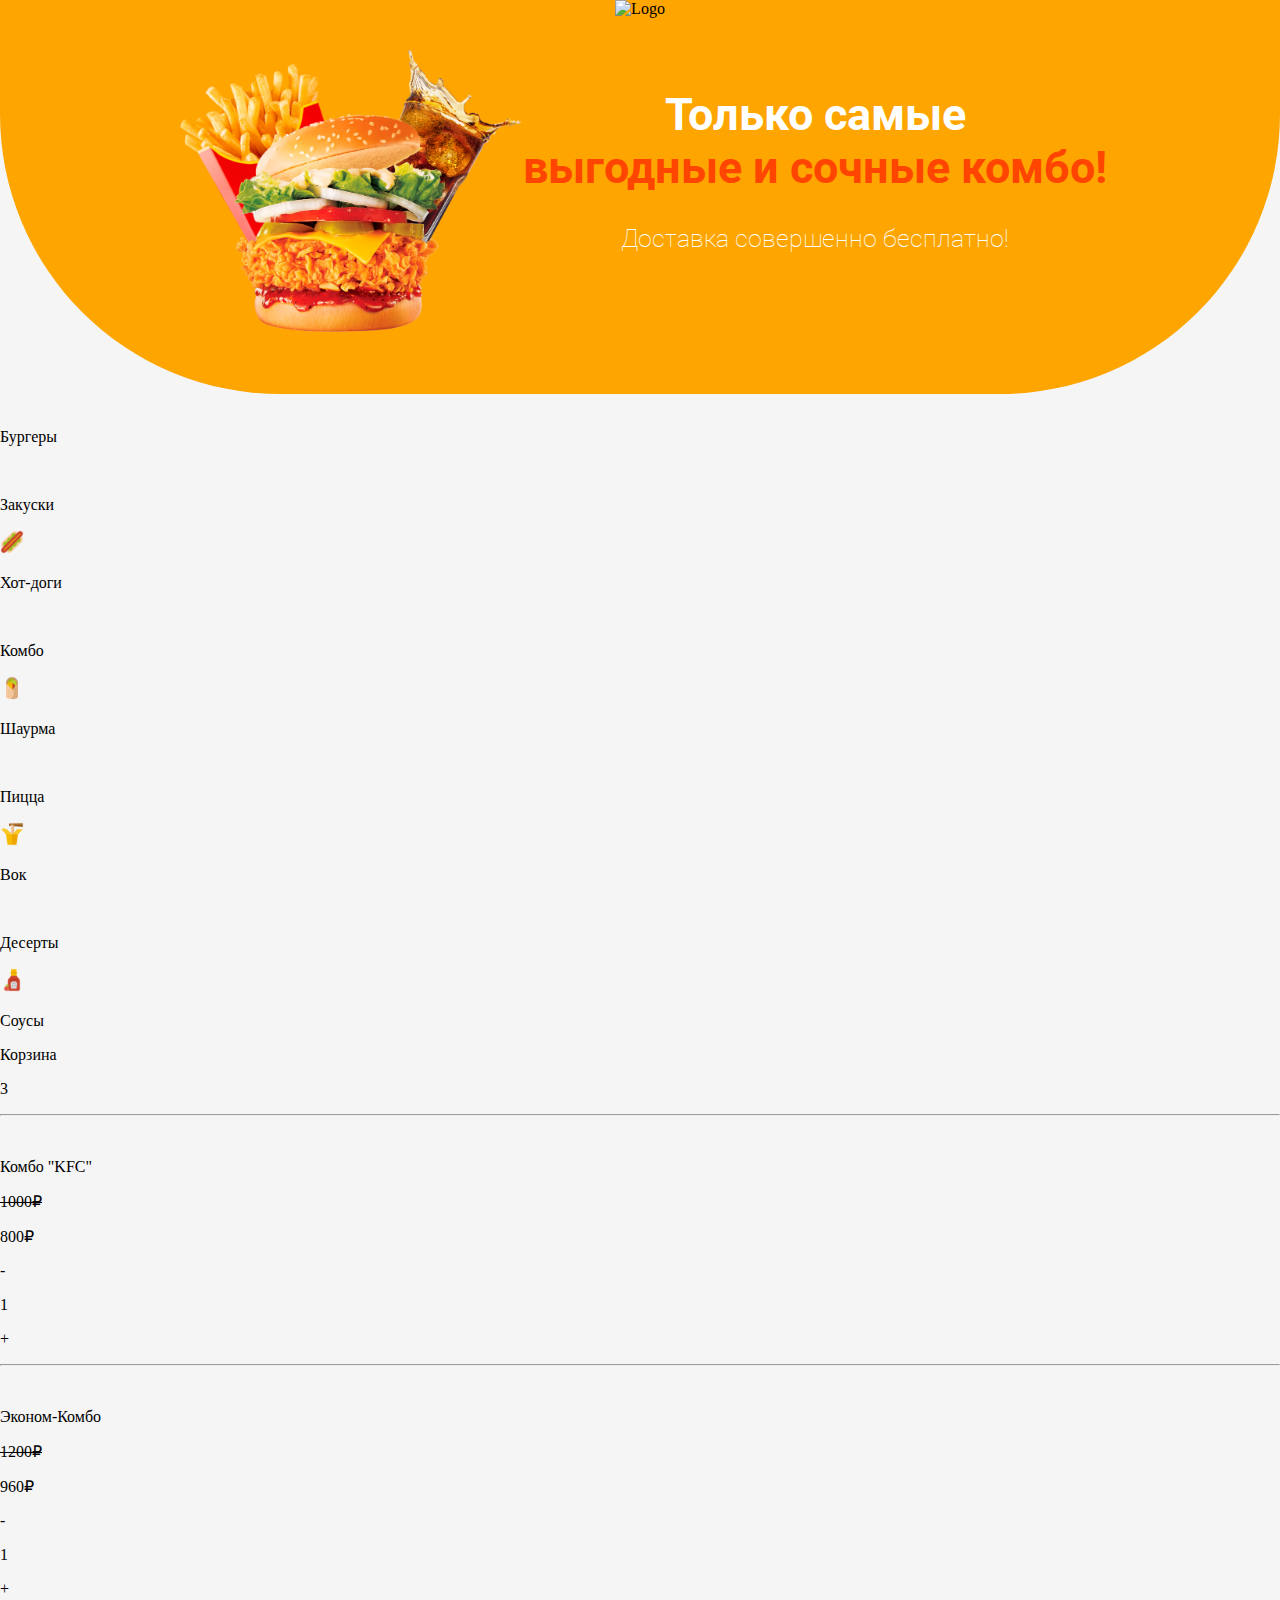
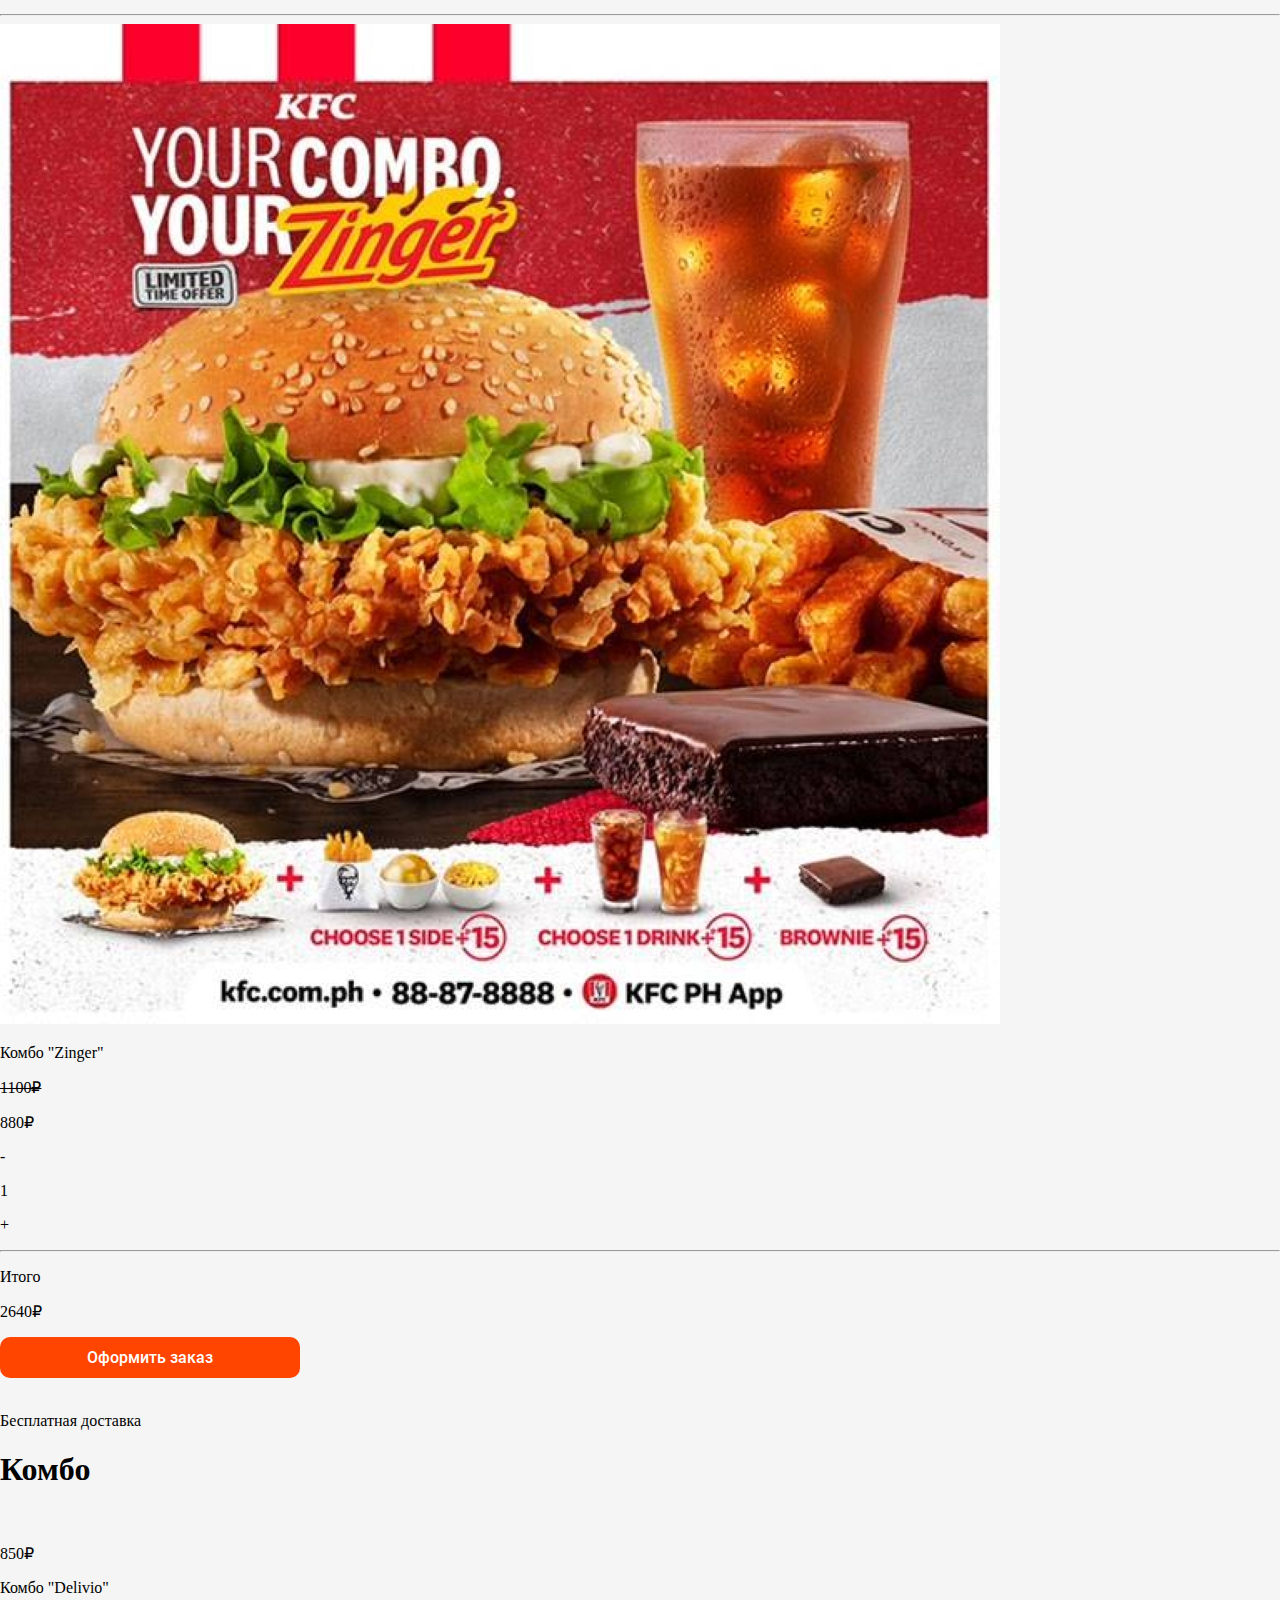
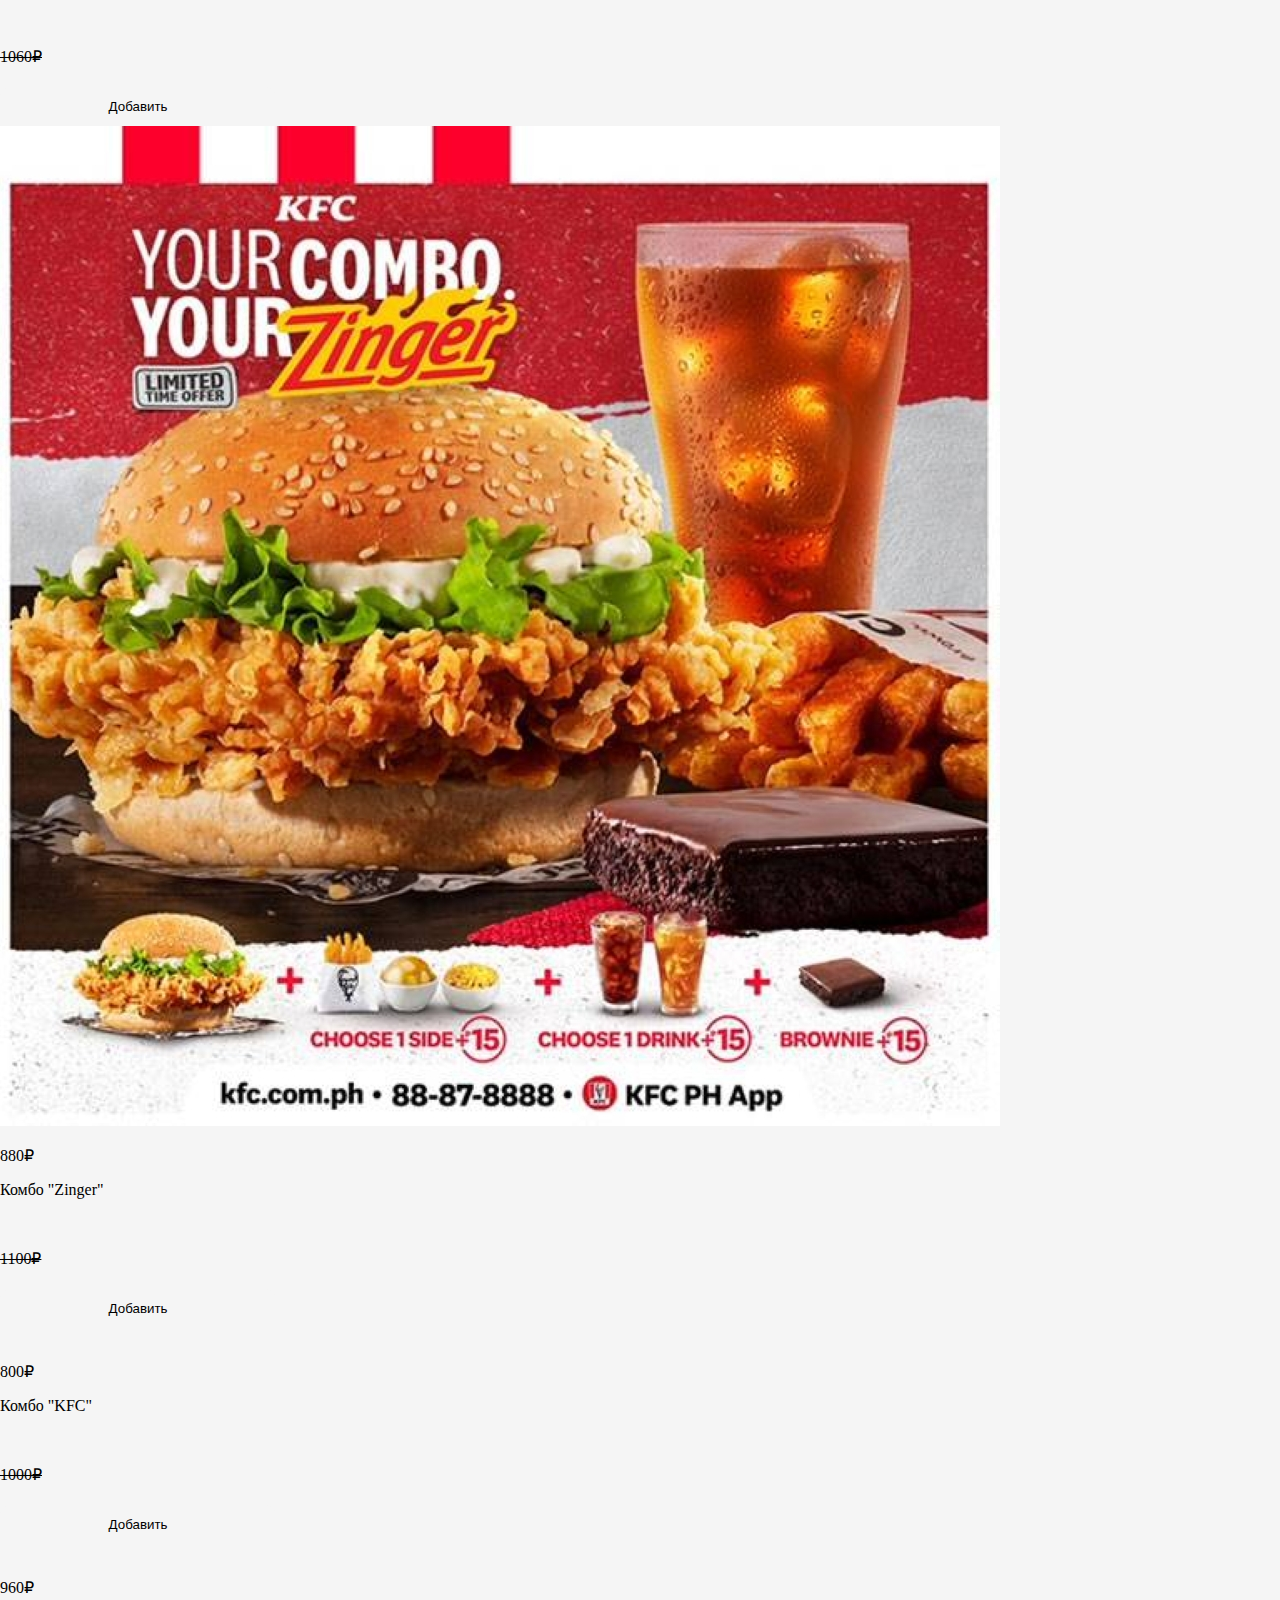
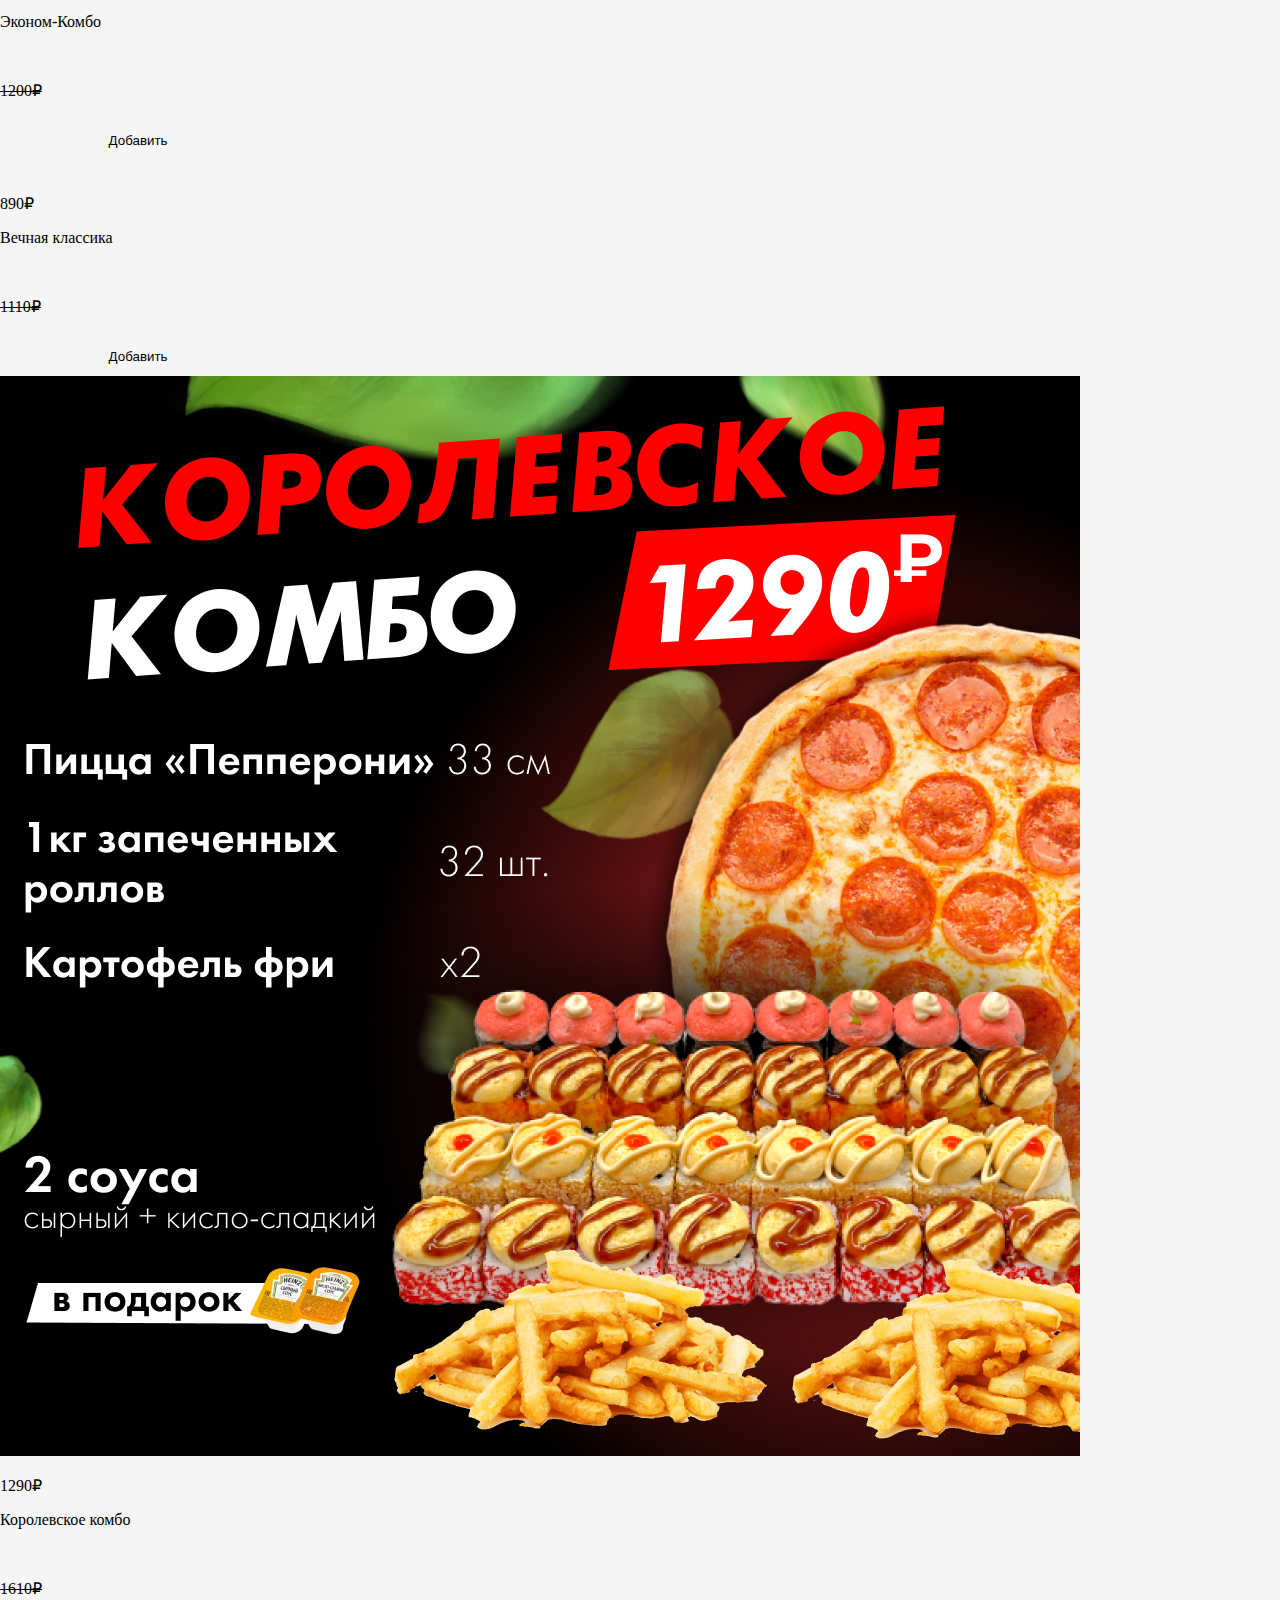
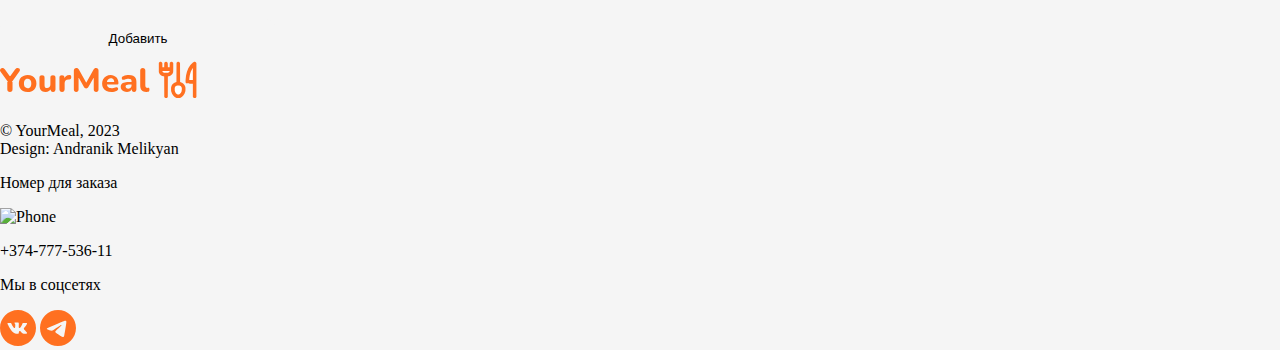
==== commit eae89bcf: "Update combo.html" ====
--- a/combo.html
+++ b/combo.html
@@ -225,23 +225,27 @@
         <section>
             <div class="footer-info">
                 <div class="logo">
-                    <img class="footer-logo" src="img/footer site logo/site-logo.svg" alt="Logo">
+                    <a href="combo.html">
+                        <img class="footer-logo" src="img/footer site logo/site-logo.svg" alt="Logo">
+                    </a>
                     <p class="footer-nav">© YourMeal, 2023<br>Design: Andranik Melikyan</p>
                 </div>
 
-                <div class="nav">
-                    <p class="number-for-call">Номер для заказа</p>
-                    <div class="phone">
-                        <img src="img/footer logo/1.svg" alt="Phone">
-                        <p class="phone-number">+374-777-536-11</p>
-                    </div>
-                </div>
-
-                <div class="nav">
-                    <p class="nav-primary">Мы в соцсетях</p>
-                    <div class="internet">
-                        <img class="VK" src="img/footer logo/2.svg" alt="VK">
-                        <img class="telegram" src="img/footer logo/3.svg" alt="Telegram">
+                <div class="footer-wrapper">
+                    <div class="nav">
+                        <p class="number-for-call">Номер для заказа</p>
+                        <div class="phone">
+                            <img src="img/footer logo/1.svg" alt="Phone">
+                            <p class="phone-number">+374-777-536-11</p>
+                        </div>
+                    </div>
+    
+                    <div class="nav">
+                        <p class="nav-primary">Мы в соцсетях</p>
+                        <div class="internet">
+                            <img class="VK" src="img/footer logo/2.svg" alt="VK">
+                            <img class="telegram" src="img/footer logo/3.svg" alt="Telegram">
+                        </div>
                     </div>
                 </div>
             </div>
--- a/combo-css/combo-header.css
+++ b/combo-css/combo-header.css
@@ -0,0 +1,124 @@
+body {
+    background-color: rgb(245, 245, 245);
+    margin: 0;
+}
+
+a {
+    text-decoration: none;
+    color: #000;
+}
+
+.header {
+    display: flex;
+    justify-content: center;
+    text-align: center;
+    background-color: orange;
+    border-bottom-left-radius: 280px;
+    border-bottom-right-radius: 280px;
+    padding-bottom: 20px;
+}
+
+
+.head {
+    display: flex;
+    margin-top: 40px;
+}
+
+.text {
+    display: flex;
+    flex-direction: column;
+}
+
+
+.primary {
+    color: white;
+    font-size: 45px;
+    font-family: RobotoB, sans-serif;
+}
+
+.secondary {
+    color: orangered;
+    margin: 0;
+}
+
+.third {
+    color: white;
+    font-family: RobotoT, sans-serif;
+    font-size: 25px;
+    margin: 0;
+    background-color: orange;
+}
+
+.snack {
+    display: flex;
+}
+
+.combos__img {
+    margin-top: -30px;
+    width: 350px;
+}
+
+
+@media (max-width: 1060px) {
+    .logo {
+        width: 200px;
+    }
+    
+    .third {
+        background: transparent;
+    }
+}
+
+
+
+@media (max-width: 990px) {
+    .snacks .snacks-img {
+        width: 200px;
+    }
+
+    .primary, .secondary, .third {
+        display: none;
+    }
+}
+
+
+@media (max-width: 820px) {
+    .snacks-img {
+        display: none;
+    }
+}
+
+
+@media (max-width: 630px) {
+    .primary {
+        margin: 0;
+    }
+}
+
+
+@media (max-width: 535px) {
+    .head {
+        margin-top: 20px;
+    }
+
+    .third {
+        margin-bottom: 10px;
+    }
+}
+
+
+@media (max-width: 465px) {
+    .primary, .secondary, .third {
+        display: none;
+    }
+
+    .snacks .snacks-img {
+        display: inline;
+        width: 200px;
+        margin-bottom: 20px;
+    }
+
+    .header section img {
+        margin-top: 20px;
+    }
+}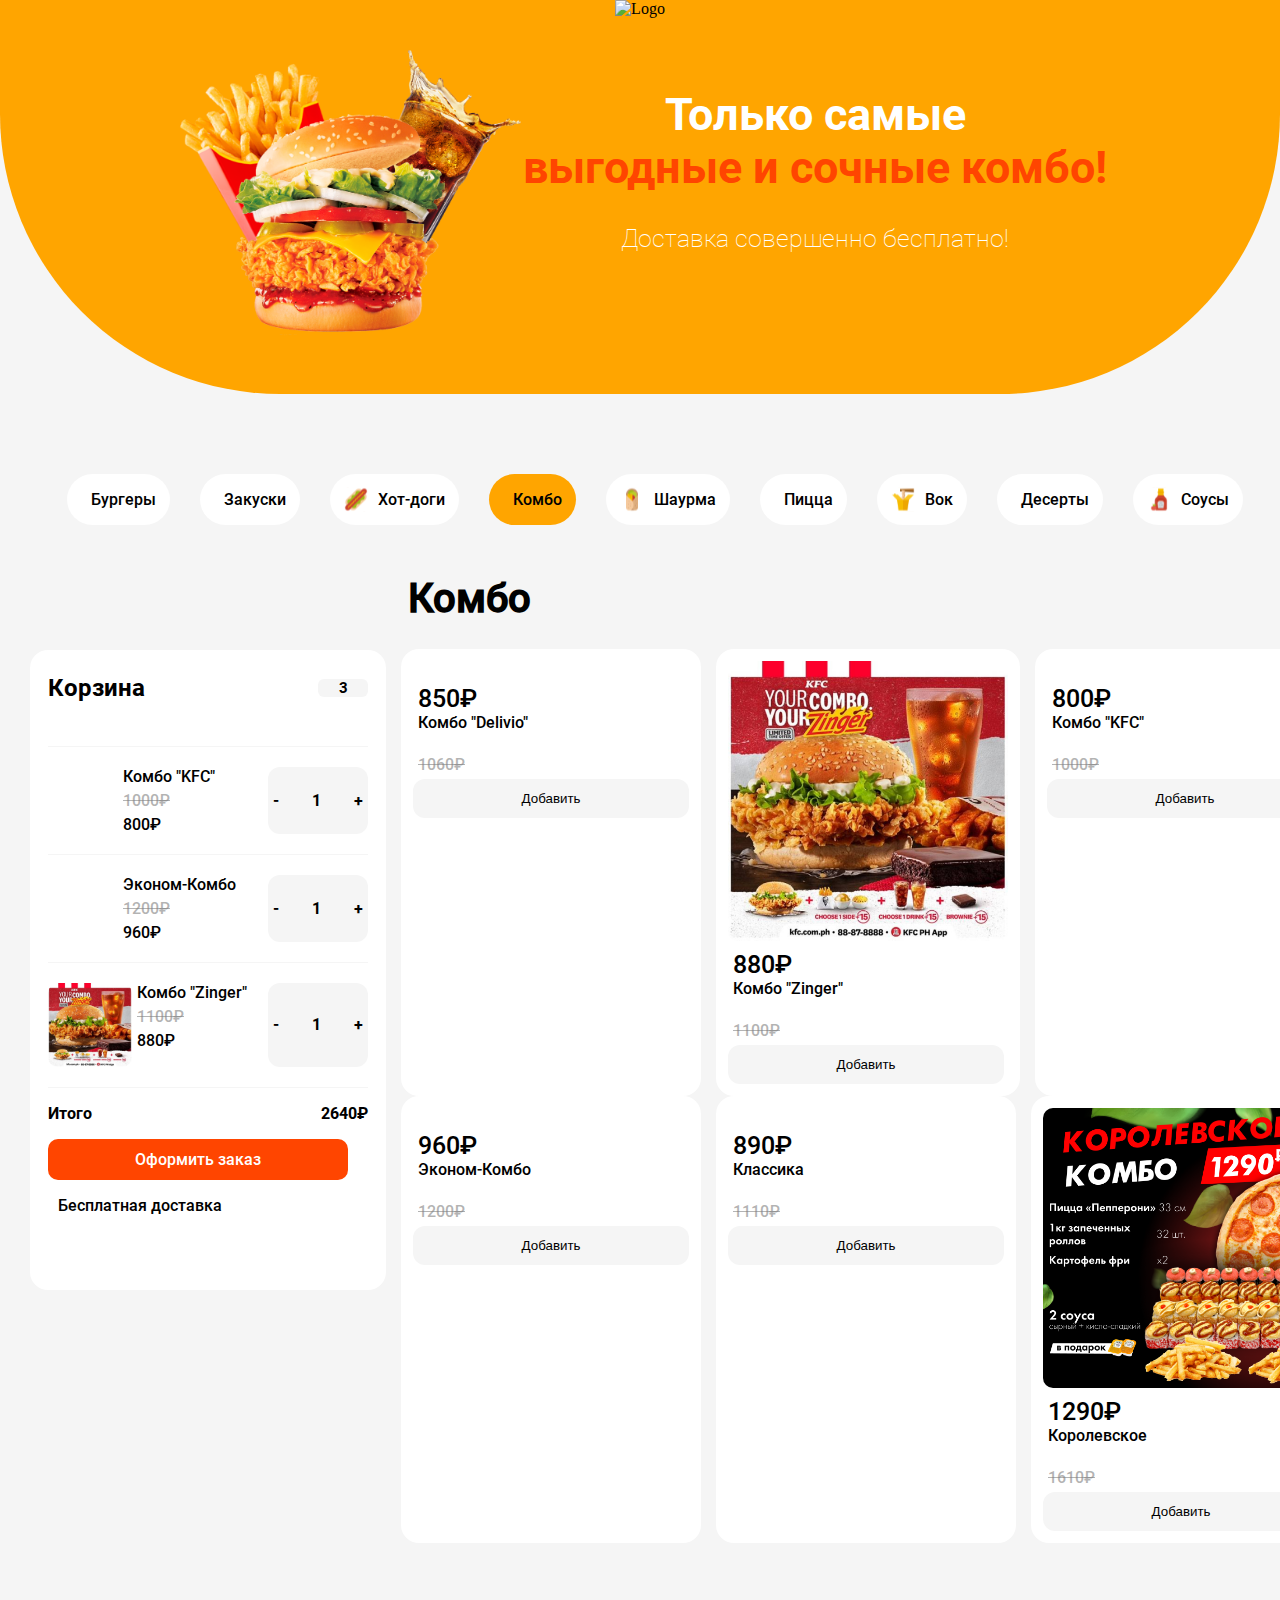
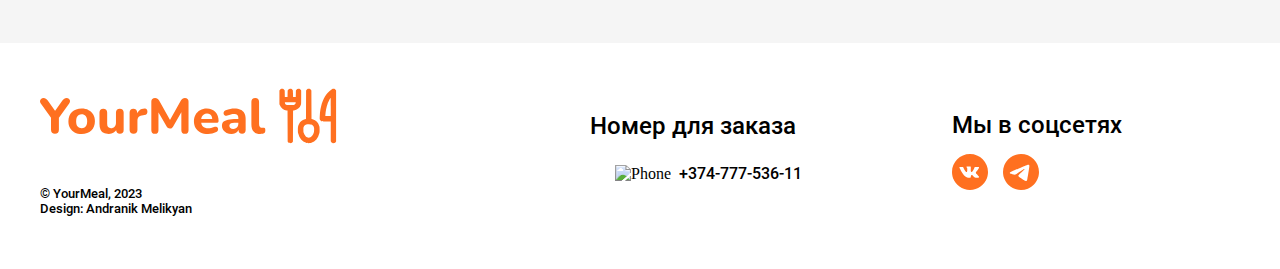
==== commit 5d4833a9: "update combo @media" ====
--- a/combo.html
+++ b/combo.html
@@ -16,10 +16,14 @@
 <body>
     <header class="header">
         <section>
-            <img src="img/site logo/logo.svg" alt="Logo">
+            <a href="index.html">
+                <img src="img/site logo/logo.svg" alt="Logo">
+            </a>
             <div class="head">
                 <div class="combos">
-                    <img class="combos__img" src="img/combos/header-combo/1.png" alt="Hot-Dog">
+                    <a href="combo.html">
+                        <img class="combos__img" src="img/combos/header-combo/1.png" alt="Hot-Dog">
+                    </a>
                 </div>
                 <div class="text">
                     <h1 class="primary">Только самые <br><strong class="secondary">выгодные и сочные комбо!</strong></h1>
@@ -66,14 +70,14 @@
                     </div>
                 </a>
                 
-                <a href="">
+                <a href="pizza.html">
                     <div class="food">
                         <img src="img/header nav/6.svg" alt="">
                         <p class="food-text">Пицца</p>
                     </div>
                 </a>
                 
-                <a href="">
+                <a href="wok.html">
                     <div class="food">
                         <img src="img/header nav/7.svg" alt="">
                         <p class="food-text">Вок</p>
@@ -164,60 +168,64 @@
                 </div>
             </div>
 
-            <div>
-                <h1 class="combos__primary">Комбо</h1>
-                <div class="combos">
-                <div class="combos__info">
-                    <img src="img/combos/combos/1.jpg" alt="">
-                    <p class="combos__price">850₽</p>
-                    <p class="combos__name">Комбо "Delivio"</p>
-                    <br>
-                    <p class="combos__weight"><del>1060₽</del></p>
-                    <button class="combos__button">Добавить</button>
-                </div>
-                <div class="combos__info">
-                    <img src="img/combos/combos/2.jpg" alt="">
-                    <p class="combos__price">880₽</p>
-                    <p class="combos__name">Комбо "Zinger"</p>
-                    <br>
-                    <p class="combos__weight"><del>1100₽</del></p>
-                    <button class="combos__button">Добавить</button>
-                </div>
-                <div class="combos__info">
-                    <img class="reolad" src="img/combos/combos/3.jpg" alt="">
-                    <p class="combos__price">800₽</p>
-                    <p class="combos__name">Комбо "KFC"</p>
-                    <br>
-                    <p class="combos__weight"><del>1000₽</del></p>
-                    <button class="combos__button">Добавить</button>
-                </div>
-                </div>
-                
-                <div class="combos">
-                  <div class="combos__info">
-                    <img src="img/combos/combos/4.jpg" alt="">
-                    <p class="combos__price">960₽</p>
-                    <p class="combos__name">Эконом-Комбо</p>
-                    <br>
-                    <p class="combos__weight"><del>1200₽</del></p>
-                    <button class="combos__button">Добавить</button>
-                  </div>
-                  <div class="combos__info">
-                    <img src="img/combos/combos/5.jpg" alt="">
-                    <p class="combos__price">890₽</p>
-                    <p class="combos__name">Вечная классика</p>
-                    <br>
-                    <p class="combos__weight"><del>1110₽</del></p>
-                    <button class="combos__button">Добавить</button>
-                  </div>
-                  <div class="combos__info">
-                    <img src="img/combos/combos/6.webp" alt="">
-                    <p class="combos__price">1290₽</p>
-                    <p class="combos__name">Королевское комбо</p>
-                    <br>
-                    <p class="combos__weight"><del>1610₽</del></p>
-                    <button class="combos__button">Добавить</button>
-                  </div>
+            <div class="combos__wrapper">
+                <div>
+                    <h1 class="combos__primary">Комбо</h1>
+                    <div class="combos">
+                        <div class="combos__info">
+                            <img src="img/combos/combos/1.jpg" alt="">
+                            <p class="combos__price">850₽</p>
+                            <p class="combos__name">Комбо "Delivio"</p>
+                            <br>
+                            <p class="combos__weight"><del>1060₽</del></p>
+                            <button class="combos__button">Добавить</button>
+                        </div>
+                        <div class="combos__info">
+                            <img src="img/combos/combos/2.jpg" alt="">
+                            <p class="combos__price">880₽</p>
+                            <p class="combos__name">Комбо "Zinger"</p>
+                            <br>
+                            <p class="combos__weight"><del>1100₽</del></p>
+                            <button class="combos__button">Добавить</button>
+                        </div>
+                        <div class="combos__info">
+                            <img class="reolad" src="img/combos/combos/3.jpg" alt="">
+                            <p class="combos__price">800₽</p>
+                            <p class="combos__name">Комбо "KFC"</p>
+                            <br>
+                            <p class="combos__weight"><del>1000₽</del></p>
+                            <button class="combos__button">Добавить</button>
+                        </div>
+                    </div>
+                </div>
+                
+                <div class="col2">
+                    <div class="combos">
+                      <div class="combos__info">
+                        <img src="img/combos/combos/4.jpg" alt="">
+                        <p class="combos__price">960₽</p>
+                        <p class="combos__name">Эконом-Комбо</p>
+                        <br>
+                        <p class="combos__weight"><del>1200₽</del></p>
+                        <button class="combos__button">Добавить</button>
+                      </div>
+                      <div class="combos__info">
+                        <img src="img/combos/combos/5.jpg" alt="">
+                        <p class="combos__price">890₽</p>
+                        <p class="combos__name">Классика</p>
+                        <br>
+                        <p class="combos__weight"><del>1110₽</del></p>
+                        <button class="combos__button">Добавить</button>
+                      </div>
+                      <div class="combos__info">
+                        <img src="img/combos/combos/6.webp" alt="">
+                        <p class="combos__price">1290₽</p>
+                        <p class="combos__name">Королевское</p>
+                        <br>
+                        <p class="combos__weight"><del>1610₽</del></p>
+                        <button class="combos__button">Добавить</button>
+                      </div>
+                    </div>
                 </div>
         </section>
      </main>
--- a/combo-css/combo-main.css
+++ b/combo-css/combo-main.css
@@ -0,0 +1,403 @@
+.main {
+    margin-top: 80px;
+}
+
+
+.foods {
+    display: flex;
+    justify-content: center;
+}
+
+
+.foods:first-child {
+    margin-left: 0;
+}
+
+
+.food:hover {
+    background-color: rgb(255, 195, 84);
+    cursor: pointer;
+}
+
+
+.food-text {
+    margin-left: 10px;
+}
+
+.food {
+    display: flex;
+    color: black;
+    font-size: 16px;
+    font-family: RobotoM, sans-serif;
+    background-color: white;
+    border-radius: 50px;
+    padding-left: 14px;
+    padding-right: 14px;
+    margin-left: 30px;
+}
+
+
+.food-primary {
+    display: flex;
+    color: black;
+    font-size: 16px;
+    font-family: RobotoM, sans-serif;
+    background-color: orange;
+    border-radius: 50px;
+    padding-left: 14px;
+    padding-right: 14px;
+}
+
+/*Order*/
+.order-foods {
+    display: flex;
+    margin-left: 30px;
+}
+
+
+.order {
+    background-color: white;
+    border-radius: 18px;
+    width: 320px;
+    height: 580px;
+    margin-top: 125px;
+    padding-left: 18px;
+    padding-right: 18px;
+    padding-bottom: 60px;
+}
+
+
+.korzina {
+    display: flex;
+    align-items: center;
+    justify-content: space-between;
+}
+
+
+.order-primary {
+    color: black;
+    font-size: 24px;
+    font-family: RobotoB, sans-serif;
+}
+
+.order-secondary {
+    display: flex;
+    justify-content: center;
+    color: black;
+    font-size: 15px;
+    font-family: RobotoB, sans-serif;
+    background-color: whitesmoke;
+    width: 50px;
+    border-radius: 6px;
+}
+
+
+.order-food {
+    display: flex;
+    margin-top: 20px;
+}
+
+.order-img {
+    width: 84px;
+    border-radius: 10px;
+}
+
+.order-img img {
+    width: 200px;
+}
+
+
+.order-food:first-child {
+    margin: 0;
+}
+
+.name,
+.weight,
+.price {
+    margin: 0;
+    margin-left: 5px;
+    margin-top: 5px;
+}
+
+.name {
+    margin: 0;
+    margin-left: 5px;
+    color: black;
+    font-family: RobotoM, sans-serif;
+}
+
+.weight {
+    color: rgba(128, 128, 128, 0.596);
+    font-family: RobotoM, sans-serif;
+}
+
+.price {
+    color: black;
+    font-family: RobotoM, sans-serif;
+}
+
+.number {
+    display: flex;
+    justify-content: space-between;
+    align-items: center;
+    background-color: whitesmoke;
+    width: 90px;
+    border-radius: 12px;
+    padding-left: 5px;
+    padding-right: 5px;
+
+    font-size: 16px;
+    font-family: RobotoB, sans-serif;
+}
+
+
+.minus:hover,
+.plus:hover {
+    cursor: pointer;
+    color: gray;
+}
+
+
+
+.between {
+    display: flex;
+    justify-content: space-between;
+    width: 300px;
+}
+
+
+hr {
+    height: 1px;
+    background-color: whitesmoke;
+    border: none;
+    margin: 0;
+    margin-top: 20px;
+}
+
+.order-price {
+    display: flex;
+    justify-content: space-between;
+}
+
+
+.price-primary,
+.price-secondary {
+    color: black;
+    font-size: 16px;
+    font-family: RobotoB, sans-serif;
+}
+
+
+.delivery {
+    display: flex;
+}
+
+.delivery-text {
+    margin-left: 10px;
+    color: black;
+    font-size: 16px;
+    font-family: RobotoM, sans-serif;
+}
+
+/*Burgers*/
+.combos {
+    display: flex;
+    margin-top: 22px;
+}
+
+.combos:first-child {
+    margin: 0;
+}
+
+.combos__primary {
+    color: black;
+    font-size: 40px;
+    font-family: RobotoM, sans-serif;
+    margin: 0;
+    margin-top: 50px;
+    margin-bottom: 27px;
+    margin-left: 22px;
+}
+
+.combos__info {
+    background-color: white;
+    border-radius: 18px;
+    padding: 12px;
+    margin-left: 15px;
+}
+
+
+.combos__info img {
+    width: 280px;
+    border-radius: 10px;
+}
+
+
+.combos__name,
+.combos__weight,
+.combos__price {
+    margin: 0;
+    margin-left: 5px;
+    margin-top: 5px;
+}
+
+.combos__name {
+    margin: 0;
+    margin-left: 5px;
+    color: black;
+    font-family: RobotoM, sans-serif;
+}
+
+.combos__weight {
+    color: rgba(128, 128, 128, 0.596);
+    font-family: RobotoM, sans-serif;
+}
+
+.combos__price {
+    color: black;
+    font-size: 25px;
+    font-family: RobotoM, sans-serif;
+}
+
+
+
+@media (max-width: 1200px) {
+    .food p, .food-primary p {
+        display: none;
+    }
+
+    .food, .food-primary {
+        padding: 5px 20px;
+    }
+
+    .order {
+        display: none;
+    }
+}
+
+
+@media (max-width: 1015px) {
+    .combos__info img {
+        width: 200px;
+    }
+}
+
+
+@media (max-width: 845px) {
+    .wrapper {
+        display: flex;
+        flex-direction: column;
+    }
+
+    .foods {
+        display: flex;
+        flex-direction: column;
+        width: 95px;
+        margin-left: -10px;
+        margin-top: 125px;
+    }
+
+    .food-primary {
+        margin-left: 30px;
+    }
+
+    .main {
+        display: flex;
+        margin-top: 20px;
+    }
+
+    .order-foods {
+        margin-left: 0px;
+    }
+
+    .food {
+        margin-top: 10px;
+    }
+
+
+
+    .combos__price {
+        font-size: 20px;
+    }
+
+    .combos__name {
+        font-size: 15px;
+    }
+
+    .combos__weight {
+        font-size: 15px;
+    }
+
+    .combos__info img {
+        width: 160px;
+    }
+
+    .combos__info {
+        margin-left: 10px;
+    }
+}
+
+
+@media (max-width: 695px) {
+    .combos {
+        display: flex;
+        flex-direction: column;
+    }
+
+    .combos__wrapper {
+        display: flex;
+    }
+
+    .combos__wrapper .col2 {
+        margin-top: 125px;
+    }
+}
+
+@media (max-width: 450px) {
+    .combos__info img {
+        width: 120px;
+    }
+    .combos__info {
+        width: 120px;
+        margin-left: 0px;
+        margin-top: 10px;
+    }
+
+    .col2 {
+        width: 0;
+    }
+
+    .combos__wrapper div {
+        width: 120px;
+    }
+
+    .col2 .combos__info {
+        margin-left: 35px;
+    }
+
+    .food, .food-primary {
+        margin-left: 20px;
+        width: 25px;
+    }
+
+    .combos__primary {
+        margin-left: 0px;
+    }
+}
+
+
+@media (max-width: 300px) {
+    .combos__wrapper {
+        display: flex;
+        flex-direction: column;
+    }
+
+    .col2 .combos__info {
+        margin-top: 5px;
+        margin-left: 0;
+    }
+    
+    .combos__wrapper .col2 {
+        margin-top: 0px;
+    }
+}--- a/combo-css/combo-footer.css
+++ b/combo-css/combo-footer.css
@@ -0,0 +1,225 @@
+.footer {
+    background-color: white;
+    margin-top: 100px;
+}
+
+
+.footer-info {
+    display: flex;
+    align-items: center;
+}
+
+
+.footer-wrapper {
+    display: flex;
+    flex-direction: row;
+    align-items: center;
+}
+
+
+.footer-nav {
+    color: black;
+    font-size: 13px;
+    font-family: RobotoM, sans-serif;
+}
+
+
+.logo {
+    padding-left: 40px;
+    padding-top: 40px;
+    padding-bottom: 40px;
+    margin-right: 250px;
+}
+
+
+.footer-logo {
+    margin-bottom: 20px;
+    width: 300px;
+}
+
+
+.nav {
+    display: flex;
+    flex-direction: column;
+    margin-left: 150px;
+}
+
+
+.nav:first-child {
+    margin: 0;
+}
+
+
+.phone {
+    display: flex;
+    align-items: center;
+    margin-left: 25px;
+}
+
+
+
+.number-for-call {
+    font-size: 24px;
+    color: black;
+    font-family: RobotoM, sans-serif;
+    margin: 0;
+    margin-bottom: 8px;
+}
+
+
+.phone-number {
+    color: black;
+    font-family: RobotoM, sans-serif;
+    font-size: 16px;
+    margin-left: 8px;
+}
+
+
+
+.nav-primary {
+    color: black;
+    font-size: 24px;
+    font-family: RobotoM, sans-serif;
+    margin: 0;
+    margin-top: -10px;
+    margin-bottom: 15px;
+}
+
+
+.internet {
+    display: flex;
+    align-items: center;
+}
+
+
+.VK {
+    margin-right: 15px;
+    cursor: pointer;
+}
+
+
+.telegram {
+    cursor: pointer;
+}
+
+
+@media (max-width: 1200px) {
+    .number-for-call {
+        white-space: nowrap;
+    }
+
+    .nav-primary {
+        white-space: nowrap;
+    }
+
+    .nav {
+        margin-left: 80px;
+    }
+
+    .logo {
+        margin-right: 180px;
+    }
+}
+
+
+@media (max-width: 1080px) {
+    .logo {
+        margin-right: 180px;
+    }
+}
+
+
+@media (max-width: 1000px) {
+    .footer-logo {
+        width: 250px;
+    }
+}
+
+
+@media (max-width: 890px) {
+    .logo {
+        margin-right: 30px;
+    }
+
+    .footer-logo {
+        width: 200px;
+    }
+
+    .number-for-call {
+        font-size: 18px;
+    }
+
+    .phone-number {
+        font-size: 14px;
+    }
+
+    .phone {
+        margin-left: 7px;
+    }
+
+    .nav-primary {
+        font-size: 18px;
+    }
+}
+
+
+@media (max-width: 840px) {
+    .logo {
+        margin-right: 300px;
+    }
+
+    .footer-logo {
+        width: 150px;
+    }
+
+    .footer-wrapper {
+        display: flex;
+        flex-direction: column;
+    }
+
+    .nav {
+        margin-left: 0;
+        margin-top: 20px;
+    }
+
+    .nav:first-child {
+        margin: 0;
+    }
+
+    .number-for-call {
+        margin-bottom: 0;
+    }
+
+    .nav-primary {
+        margin-bottom: 10px;
+    }
+}
+
+
+@media (max-width: 700px) {
+    .logo {
+        margin-right: 200px;
+    }
+}
+
+
+@media (max-width: 575px) {
+    .logo {
+        margin-right: 100px;
+    }
+}
+
+
+@media (max-width: 480px) {
+    .logo {
+        margin-right: 50px;
+    }
+}
+
+
+@media (max-width: 450px) {
+    .logo {
+        margin-right: 30px;
+        padding-left: 20px;
+    }
+}--- a/combo-css/combo-button.css
+++ b/combo-css/combo-button.css
@@ -49,3 +49,28 @@
     cursor: default;
     background-color: whitesmoke;
 }
+
+
+
+@media (max-width: 1015px) {
+    .combos__button {
+        padding: 12px 20px;
+        width: 200px;
+    }
+}
+
+
+@media (max-width: 845px) {
+    .combos__button {
+        width: 150px;
+    }
+}
+
+
+@media (max-width: 450px) {
+    .combos__button {
+        width: 120px;
+        padding-top: 10px;
+        padding-bottom: 10px;
+    }
+}